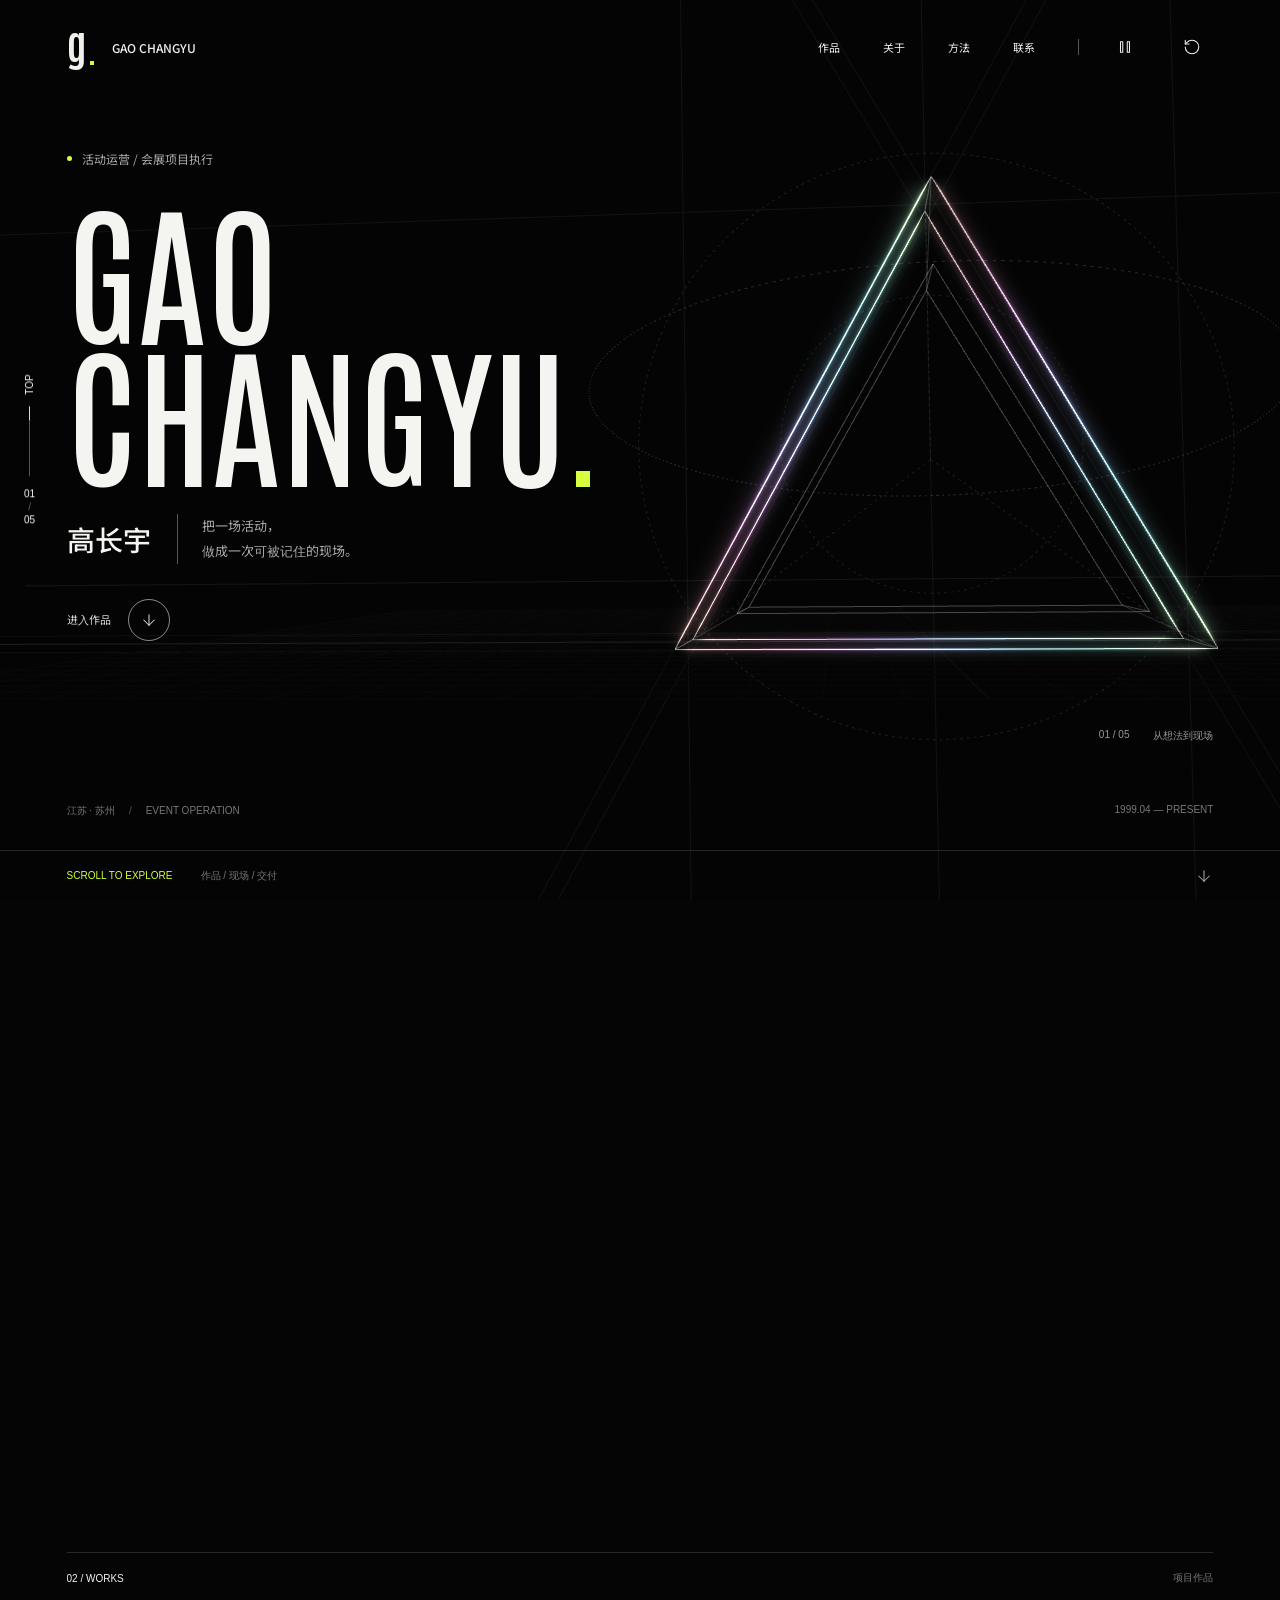
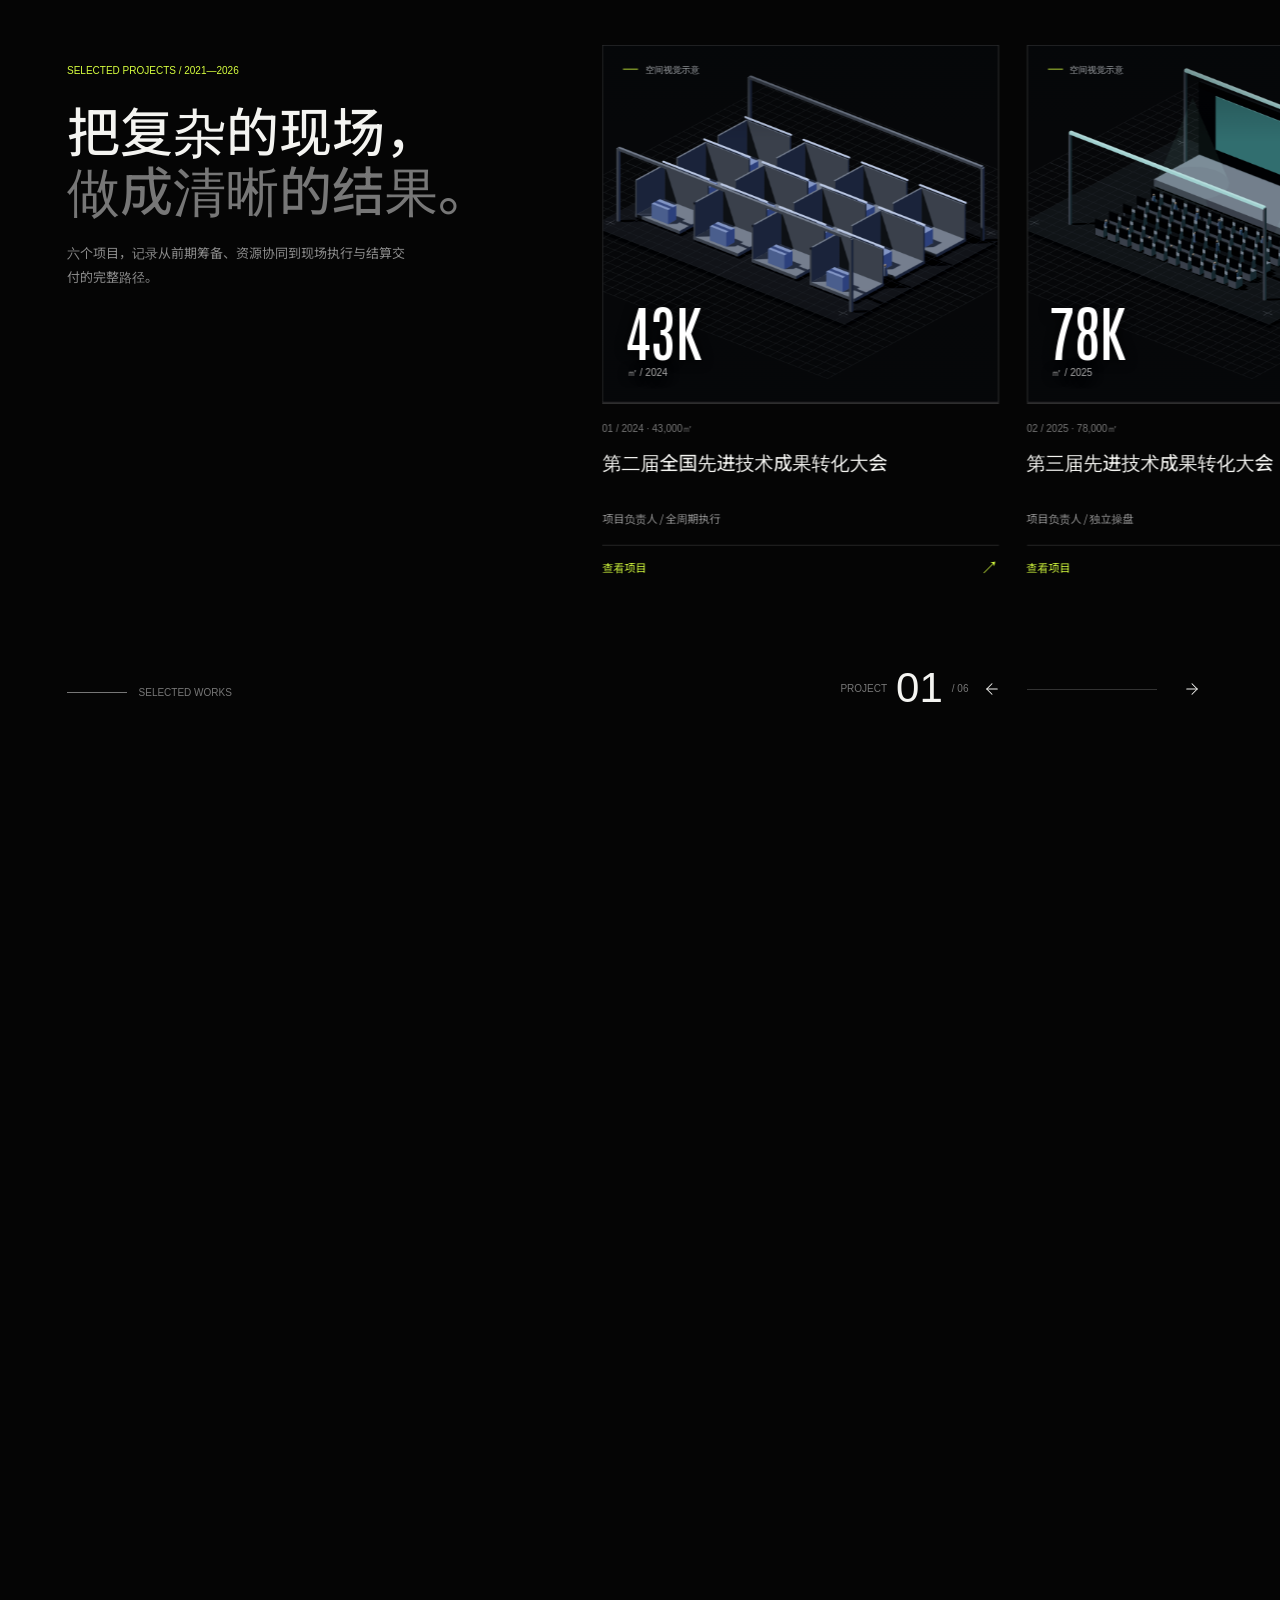
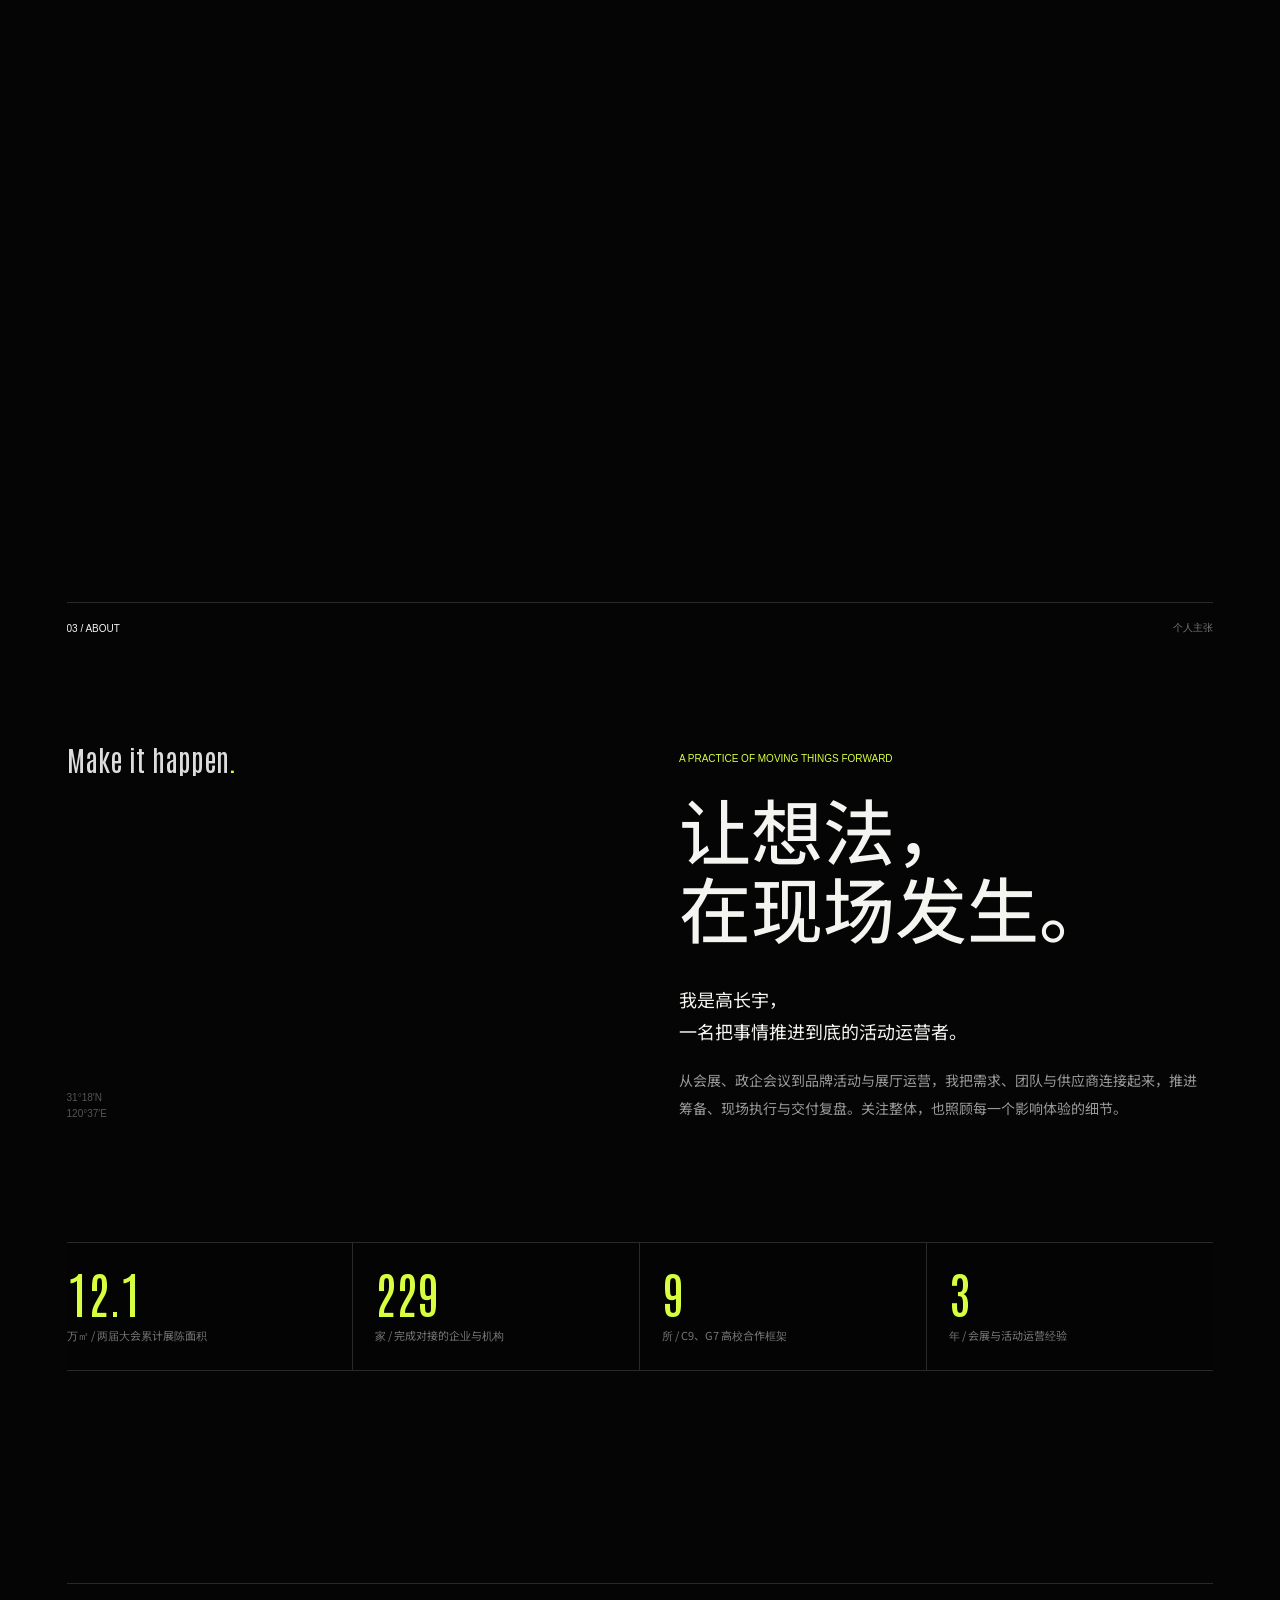
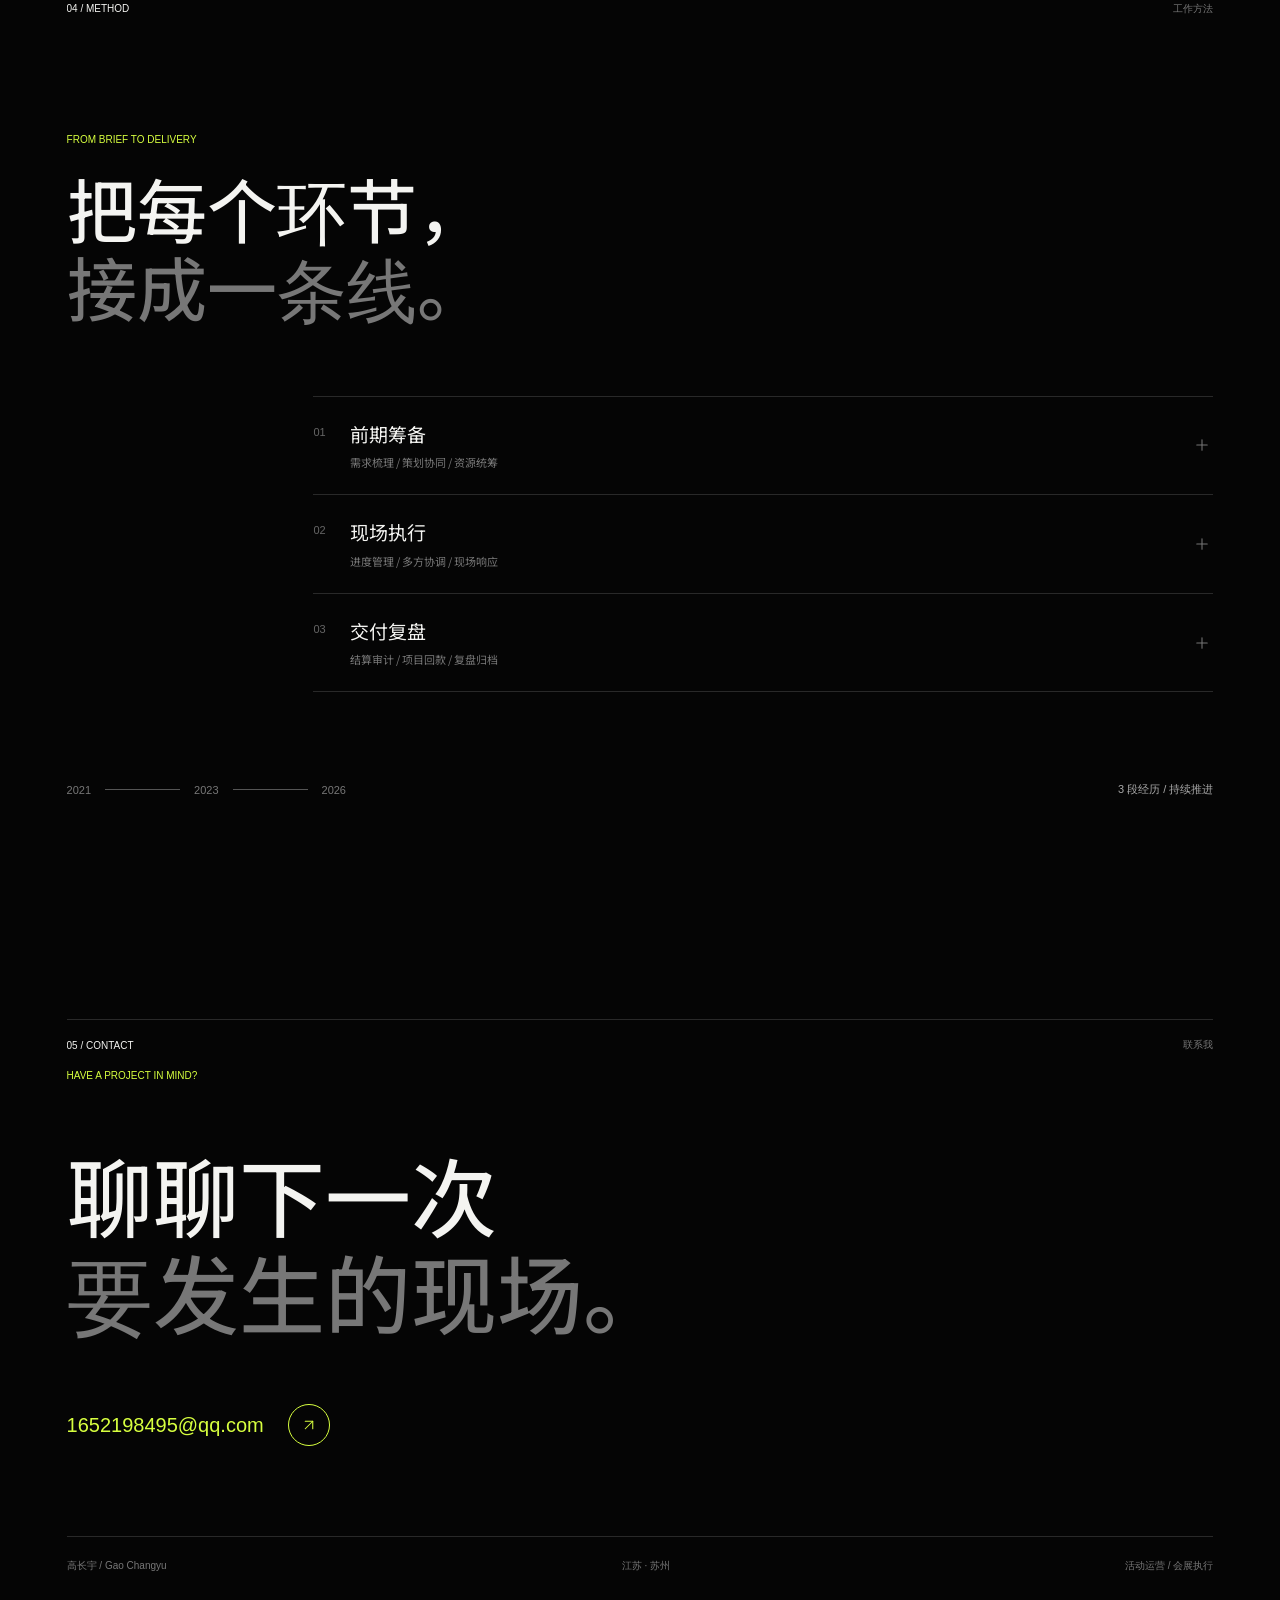
==== index.html @ a2c73bd9 "Prepare portfolio website for deployment" ====
<!doctype html>
<html lang="zh-CN">
  <head>
    <meta charset="utf-8" />
    <meta name="viewport" content="width=device-width, initial-scale=1" />
    <meta name="theme-color" content="#050505" />
    <meta name="description" content="高长宇的个人履历与项目作品。活动运营、会展执行与现场管理。" />
    <title>高长宇 Gao Changyu | Event Operation</title>
    <link rel="icon" href="./assets/favicon.svg" type="image/svg+xml" />
    <link rel="preload" href="./assets/fonts/Antonio-Variable.woff2" as="font" type="font/woff2" crossorigin />
    <link rel="preload" href="./assets/fonts/NotoSansSC-Subset.woff2" as="font" type="font/woff2" crossorigin />
    <link rel="stylesheet" href="./style.css" />
    <script>document.documentElement.classList.add('js');</script>
    <script type="importmap">{ "imports": { "three": "./assets/vendor/three.module.js" } }</script>
    <script src="./app.js" defer></script>
    <script type="module" src="./scene.js"></script>
    <noscript><style>.opening{display:none!important}.js .entrance,.js [data-reveal]{opacity:1!important;transform:none!important}.hero,.works-section{height:auto!important;min-height:0!important}.hero-stage,.works-sticky{position:relative!important;height:auto!important}.works-intro{position:relative!important;left:auto!important;top:auto!important;width:100%!important;margin:50px 0}.works-track{position:relative!important;left:auto!important;top:auto!important;transform:none!important;flex-wrap:wrap!important}.work-item{width:100%!important}.works-hint,.works-controls,.section-rail{display:none!important}</style></noscript>
  </head>
  <body>
    <a class="skip-link" href="#about">跳到个人介绍</a>

    <div class="scene" aria-hidden="true">
      <div class="scene-fallback"><svg viewBox="0 0 480 510" focusable="false"><defs><linearGradient id="fallback-spectrum" x1="0" y1="1" x2="1" y2="0"><stop offset="0" stop-color="#f0d197"/><stop offset=".48" stop-color="#8de9ed"/><stop offset="1" stop-color="#b7a7ff"/></linearGradient></defs><g class="fallback-depth"><path d="M240 48 430 416H50ZM240 157 180 364H300Z"/><path d="M240 48v109M50 416l130-52M430 416l-130-52"/></g><circle class="fallback-orbit" cx="240" cy="250" r="174"/><circle class="fallback-orbit fallback-orbit-inner" cx="240" cy="250" r="116"/><path class="fallback-halo" d="M240 35 450 443H30ZM240 185 148 374H332Z"/><path class="fallback-front" d="M240 35 450 443H30ZM240 185 148 374H332Z"/><circle class="fallback-node" cx="240" cy="35" r="5"/><circle class="fallback-node" cx="450" cy="443" r="5"/><circle class="fallback-node" cx="30" cy="443" r="5"/></svg></div>
      <canvas id="sculpture"></canvas>
    </div>

    <div class="opening" id="opening" role="dialog" aria-modal="true" aria-label="高长宇的姓名开场">
      <div class="opening-top"><span>高长宇 / PERSONAL INDEX</span><button id="skip-opening" class="text-button">跳过<span data-icon="arrow-up-right" aria-hidden="true"></span></button></div>
      <div class="opening-center">
        <p class="opening-caption">EVENT OPERATION / ONSITE MANAGEMENT</p>
        <div class="opening-name" aria-label="高长宇"><span aria-hidden="true">高</span><span aria-hidden="true">长</span><span aria-hidden="true">宇</span></div>
        <p class="opening-english" aria-hidden="true">GAO CHANGYU</p>
      </div>
      <div class="opening-bottom"><span>苏州 / 2026</span><div class="opening-track" aria-hidden="true"><span></span></div><span>SCROLL TO EXPLORE</span></div>
    </div>

    <header class="site-header" id="site-header">
      <a class="wordmark" href="#home" aria-label="高长宇，返回首页"><span class="wordmark-symbol" aria-hidden="true">g<span>.</span></span><span>GAO CHANGYU</span></a>
      <nav class="site-nav" aria-label="主导航">
        <a href="#works">作品<span class="nav-index">01</span></a>
        <a class="nav-about" href="#about">关于<span class="nav-index">02</span></a>
        <a href="#method">方法<span class="nav-index">03</span></a>
        <a class="nav-contact" href="#contact">联系<span class="nav-index">04</span></a>
        <span class="nav-separator" aria-hidden="true"></span>
        <button class="icon-button" id="toggle-motion" aria-label="暂停场景动画" aria-pressed="false" data-tooltip="暂停动画"><span data-icon="pause" aria-hidden="true"></span></button>
        <button class="icon-button" id="replay-opening" aria-label="重播开场" data-tooltip="重播开场"><span data-icon="rotate-ccw" aria-hidden="true"></span></button>
      </nav>
    </header>

    <aside class="section-rail" aria-label="章节进度">
      <span class="rail-label" data-section-label>TOP</span>
      <span class="rail-line"><span></span></span>
      <span class="rail-count"><b>01</b><i>/</i><b>05</b></span>
    </aside>

    <main id="main-content">
      <section class="hero" id="home" aria-labelledby="hero-title" data-section="TOP">
        <div class="hero-stage">
          <div class="hero-grid-mark" aria-hidden="true"><span></span><span></span><span></span><span></span></div>
          <div class="hero-copy">
            <p class="hero-topline entrance entrance-1"><span class="accent-dot" aria-hidden="true"></span>活动运营 / 会展项目执行</p>
            <h1 class="hero-name" id="hero-title" aria-label="高长宇 Gao Changyu"><span class="title-mask"><span class="entrance entrance-2">GAO</span></span><span class="title-mask"><span class="entrance entrance-3">CHANGYU<span class="name-period">.</span></span></span></h1>
            <div class="hero-identity entrance entrance-4"><span class="chinese-name">高长宇</span><p>把一场活动，<br />做成一次可被记住的现场。</p></div>
            <a class="hero-link entrance entrance-5" href="#works"><span>进入作品</span><span class="circle-arrow" data-icon="arrow-down" aria-hidden="true"></span></a>
          </div>
          <div class="hero-side-note entrance entrance-5"><span>01 / 05</span><span>从想法到现场</span></div>
          <div class="hero-meta entrance entrance-5"><span>江苏 · 苏州<span class="meta-divider" aria-hidden="true">/</span>EVENT OPERATION</span><span class="hero-edition">1999.04 — PRESENT</span></div>
          <a class="chapter-teaser" href="#works"><span>SCROLL TO EXPLORE</span><span>作品 / 现场 / 交付</span><span data-icon="arrow-down" aria-hidden="true"></span></a>
        </div>
      </section>

      <section class="works-section" id="works" aria-labelledby="works-title" data-section="WORKS">
        <div class="works-sticky">
          <div class="section-heading" data-reveal><span>02 / WORKS</span><span>项目作品</span></div>
          <div class="works-intro" data-reveal>
            <p class="section-kicker">SELECTED PROJECTS / 2021—2026</p>
            <h2 id="works-title">把复杂的现场，<br /><em>做成清晰的结果。</em></h2>
            <p class="section-note">六个项目，记录从前期筹备、资源协同到现场执行与结算交付的完整路径。</p>
          </div>
          <div class="works-status" data-reveal><span>PROJECT</span><b id="works-index">01</b><i>/ 06</i></div>
          <div class="works-track" id="works-track">
            <article class="work-item" data-work-index="01" data-reveal>
              <div class="work-visual visual-blue"><img src="./assets/projects/project-01.png" alt="展览展位空间视觉示意" width="1200" height="1000" loading="lazy" /><span class="visual-label">空间视觉示意</span><strong>43K</strong><small>㎡ / 2024</small></div>
              <div class="work-info"><p>01 / 2024 · 43,000㎡</p><h3>第二届全国先进技术成果转化大会</h3><span>项目负责人 / 全周期执行</span><details class="work-detail"><summary>查看项目</summary><p>统筹开幕式、成果对接、路演发布、展览展示与交流研讨，完成材料收集、合同签署、搭建、执行、回款、结算与审计。</p></details></div>
            </article>
            <article class="work-item" data-work-index="02" data-reveal>
              <div class="work-visual visual-cyan"><img src="./assets/projects/project-02.png" alt="大会舞台与会场视觉示意" width="1200" height="1000" loading="lazy" /><span class="visual-label">空间视觉示意</span><strong>78K</strong><small>㎡ / 2025</small></div>
              <div class="work-info"><p>02 / 2025 · 78,000㎡</p><h3>第三届先进技术成果转化大会</h3><span>项目负责人 / 独立操盘</span><details class="work-detail"><summary>查看项目</summary><p>围绕会、赛、需、研、演五大板块，完成军工集团、专精特新企业集群和高技术装备集群的对接、执行、回款与收尾。</p></details></div>
            </article>
            <article class="work-item" data-work-index="03" data-reveal>
              <div class="work-visual visual-violet"><img src="./assets/projects/project-03.png" alt="展厅空间视觉示意" width="1200" height="1000" loading="lazy" /><span class="visual-label">空间视觉示意</span><strong>0→1</strong><small>展厅 / 2023</small></div>
              <div class="work-info"><p>03 / 2023 · 0→1</p><h3>苏州市双创中心展厅筹建</h3><span>展厅负责人 / 空间运维</span><details class="work-detail"><summary>查看项目</summary><p>负责展厅从零到一的筹备落地、内容迭代、设备维护、日常接待讲解和客户参访体验优化。</p></details></div>
            </article>
            <article class="work-item" data-work-index="04" data-reveal>
              <div class="work-visual visual-lime"><img src="./assets/projects/project-04.png" alt="圆桌交流活动视觉示意" width="1200" height="1000" loading="lazy" /><span class="visual-label">空间视觉示意</span><strong>CSV</strong><small>交流 / 训练营</small></div>
              <div class="work-info"><p>04 / 2023 · 系列项目</p><h3>医疗大健康投融资交流会 & CSV 训练营</h3><span>策划执行 / 产业孵化</span><details class="work-detail"><summary>查看项目</summary><p>策划执行投融资交流会、CSV 高阶训练营、孵化器政策解读等活动，并联动大院大所与专家推进项目开发。</p></details></div>
            </article>
            <article class="work-item" data-work-index="05" data-reveal>
              <div class="work-visual visual-red"><img src="./assets/projects/project-05.png" alt="论坛会场视觉示意" width="1200" height="1000" loading="lazy" /><span class="visual-label">空间视觉示意</span><strong>CCF</strong><small>论坛 / 2023</small></div>
              <div class="work-info"><p>05 / 2023 · 论坛</p><h3>CCF YOCSEF 青年计算机论坛</h3><span>活动执行 / 专家与资源对接</span><details class="work-detail"><summary>查看项目</summary><p>完成论坛的嘉宾、议程、场地、供应商、物料与现场执行协调，保证多方协作下的活动体验。</p></details></div>
            </article>
            <article class="work-item" data-work-index="06" data-reveal>
              <div class="work-visual visual-orange"><img src="./assets/projects/project-06.png" alt="节庆活动装置视觉示意" width="1200" height="1000" loading="lazy" /><span class="visual-label">空间视觉示意</span><strong>SEASON</strong><small>2021—23</small></div>
              <div class="work-info"><p>06 / 2021—2023 · 节庆</p><h3>知行太极 · 剧场节庆活动季</h3><span>品牌活动运营 / 节点营销</span><details class="work-detail"><summary>查看项目</summary><p>围绕端午、万圣、春节等节点，结合展演与文创产品属性完成场馆活动、线上线下品牌宣传和资源库维护。</p></details></div>
            </article>
          </div>
          <div class="works-hint" aria-hidden="true"><span class="hint-line"></span><span>SELECTED WORKS</span></div>
          <div class="works-controls"><button class="icon-button" id="previous-work" aria-label="上一个项目" data-tooltip="上一个项目"><span data-icon="arrow-left" aria-hidden="true"></span></button><span class="work-progress"><span></span></span><button class="icon-button" id="next-work" aria-label="下一个项目" data-tooltip="下一个项目"><span data-icon="arrow-right" aria-hidden="true"></span></button></div>
        </div>
      </section>

      <section class="about" id="about" aria-labelledby="about-title" data-section="ABOUT">
        <div class="section-heading" data-reveal><span>03 / ABOUT</span><span>个人主张</span></div>
        <div class="about-grid">
          <div class="about-art-space" data-reveal aria-hidden="true"><p class="art-caption">Make it happen<span>.</span></p><span class="about-coordinate">31°18′N<br />120°37′E</span></div>
          <div class="about-content">
            <p class="section-kicker">A PRACTICE OF MOVING THINGS FORWARD</p>
            <h2 id="about-title" data-reveal>让想法，<br />在现场发生。</h2>
            <div class="about-introduction" data-reveal><p class="about-lede">我是高长宇，<br />一名把事情推进到底的活动运营者。</p><p class="about-text">从会展、政企会议到品牌活动与展厅运营，我把需求、团队与供应商连接起来，推进筹备、现场执行与交付复盘。关注整体，也照顾每一个影响体验的细节。</p></div>
          </div>
        </div>
        <div class="metrics" data-reveal><div><strong>12.1</strong><span>万㎡ / 两届大会累计展陈面积</span></div><div><strong>229</strong><span>家 / 完成对接的企业与机构</span></div><div><strong>9</strong><span>所 / C9、G7 高校合作框架</span></div><div><strong>3</strong><span>年 / 会展与活动运营经验</span></div></div>
      </section>

      <section class="method" id="method" aria-labelledby="method-title" data-section="METHOD">
        <div class="section-heading" data-reveal><span>04 / METHOD</span><span>工作方法</span></div>
        <div class="method-intro"><p class="section-kicker">FROM BRIEF TO DELIVERY</p><h2 id="method-title" data-reveal>把每个环节，<br /><em>接成一条线。</em></h2></div>
        <div class="capabilities">
          <details class="capability" data-reveal><summary><span class="capability-number">01</span><span class="capability-label"><span class="capability-title">前期筹备</span><span class="capability-subtitle">需求梳理 / 策划协同 / 资源统筹</span></span><span class="capability-mark" data-icon="plus" aria-hidden="true"></span></summary><p class="capability-detail">从客户目标出发，梳理需求、方向、预算与排期，把创意、空间、人员和供应商放进同一张执行地图。</p></details>
          <details class="capability" data-reveal><summary><span class="capability-number">02</span><span class="capability-label"><span class="capability-title">现场执行</span><span class="capability-subtitle">进度管理 / 多方协调 / 现场响应</span></span><span class="capability-mark" data-icon="plus" aria-hidden="true"></span></summary><p class="capability-detail">跟进搭建、物料与人员分工，协调现场执行进度，在突发状况出现时迅速判断并给出可落地的处理方案。</p></details>
          <details class="capability" data-reveal><summary><span class="capability-number">03</span><span class="capability-label"><span class="capability-title">交付复盘</span><span class="capability-subtitle">结算审计 / 项目回款 / 复盘归档</span></span><span class="capability-mark" data-icon="plus" aria-hidden="true"></span></summary><p class="capability-detail">归集项目文件，跟进回款与财务结算，对接审计，完成项目复盘与结案报告，让一次交付沉淀成下一次的 SOP。</p></details>
        </div>
        <div class="experience-line"><span>2021</span><i></i><span>2023</span><i></i><span>2026</span><b>3 段经历 / 持续推进</b></div>
      </section>

      <section class="contact" id="contact" aria-labelledby="contact-title" data-section="CONTACT">
        <div class="contact-inner"><div class="section-heading" data-reveal><span>05 / CONTACT</span><span>联系我</span></div><p class="section-kicker" data-reveal>HAVE A PROJECT IN MIND?</p><h2 id="contact-title" data-reveal>聊聊下一次<br /><em>要发生的现场。</em></h2><a class="contact-email" data-reveal href="mailto:1652198495@qq.com"><span>1652198495@qq.com</span><span class="circle-arrow" data-icon="arrow-up-right" aria-hidden="true"></span></a><div class="contact-meta" data-reveal><span>高长宇 / Gao Changyu</span><span>江苏 · 苏州</span><span>活动运营 / 会展执行</span></div></div>
      </section>
    </main>
    <dialog class="project-dialog" id="project-dialog" aria-labelledby="project-title">
      <div class="project-topbar"><span id="project-position">01 / 06</span><span>PROJECT / 高长宇</span><button class="icon-button" id="close-project" aria-label="关闭项目详情" data-tooltip="关闭"><span data-icon="x" aria-hidden="true"></span></button></div>
      <div class="project-layout"><div id="project-art" aria-hidden="true"></div><div class="project-copy"><p id="project-meta"></p><h2 id="project-title"></h2><p class="project-role" id="project-role"></p><div class="project-divider"></div><p class="project-description" id="project-description"></p></div></div>
      <div class="project-footer"><button id="project-previous" class="project-step"><span data-icon="arrow-left" aria-hidden="true"></span><span>上一个项目</span></button><button id="project-next" class="project-step"><span>下一个项目</span><span data-icon="arrow-right" aria-hidden="true"></span></button></div>
    </dialog>
    <div class="page-progress" aria-hidden="true"><span id="page-progress"></span></div>
    <p class="visually-hidden" id="animation-status" aria-live="polite"></p>
  </body>
</html>
---- style.css ----
@font-face{font-family:"GC Sans";src:url("./assets/fonts/NotoSansSC-Subset.woff2") format("woff2");font-weight:100 900;font-display:swap}
@font-face{font-family:"GC Display";src:url("./assets/fonts/Antonio-Variable.woff2") format("woff2");font-weight:100 700;font-display:swap}
:root{color-scheme:dark;--bg:#050505;--ink:#f4f4f1;--muted:#8c8c8c;--line:#292929;--soft:#111;--accent:#d7ff3f;--violet:#7d71ff;--cyan:#64e2ff;--gutter:max(5.2vw,28px);font-family:"GC Sans","PingFang SC","Microsoft YaHei",sans-serif;font-synthesis:none;color:var(--ink);background:var(--bg);-webkit-font-smoothing:antialiased}
*{box-sizing:border-box;letter-spacing:0}
html{scroll-behavior:smooth;scroll-padding-top:96px;background:var(--bg)}
body{margin:0;background:var(--bg);overflow-x:hidden}
body.intro-active{overflow:hidden}
button,a,summary{-webkit-tap-highlight-color:transparent;touch-action:manipulation}
button,a{color:inherit}button{font:inherit;cursor:pointer;border:0;background:none}a{text-decoration:none}
button:focus-visible,a:focus-visible,summary:focus-visible{outline:1px solid var(--accent);outline-offset:7px}
h1,h2,h3,p{margin:0}h1,h2,h3{text-wrap:balance}
::selection{background:var(--accent);color:#050505}
.visually-hidden{position:absolute;width:1px;height:1px;overflow:hidden;clip-path:inset(50%);white-space:nowrap}
.skip-link{position:fixed;top:12px;left:12px;padding:14px 20px;background:var(--accent);color:#050505;z-index:100;transform:translateY(-150%)}.skip-link:focus{transform:none}
[data-icon]{display:inline-flex;align-items:center;justify-content:center;flex:none}[data-icon] svg{width:18px;height:18px;stroke-width:1.4}
.scene{position:fixed;inset:0;overflow:hidden;z-index:1;pointer-events:none;background:#050505}.scene canvas{display:block;width:100%;height:100%;opacity:0;transition:opacity .8s ease}.webgl-ready .scene canvas{opacity:1}
main{position:relative;z-index:2}
.scene-fallback{position:absolute;width:min(48vw,650px);aspect-ratio:480/510;left:68%;top:48%;transform:translate(-50%,-50%);color:#d8e6ff;opacity:.7}.scene-fallback svg{width:100%;height:100%;display:block;filter:drop-shadow(0 0 20px #536cff44)}.webgl-ready .scene-fallback{display:none}
.site-header{position:fixed;inset:0 0 auto;height:94px;display:flex;align-items:center;justify-content:space-between;padding:env(safe-area-inset-top) var(--gutter) 0;z-index:20;color:var(--ink);mix-blend-mode:difference}
.wordmark{display:flex;align-items:center;gap:14px;font-size:12px;font-weight:500;letter-spacing:.04em}.wordmark-symbol{font:600 43px/1 "GC Display",sans-serif;padding-bottom:8px}.wordmark-symbol>span{color:var(--accent)}
.site-nav{display:flex;align-items:center;gap:25px;font-size:11px}.site-nav>a{display:flex;align-items:center;gap:7px;min-height:44px;transition:color .2s}.site-nav>a:hover{color:var(--accent)}.nav-index{font:10px Arial,sans-serif;color:#777;opacity:0}.site-nav>a:hover .nav-index{opacity:1}.nav-separator{width:1px;height:16px;background:currentColor;opacity:.35}.icon-button{width:42px;height:42px;display:inline-flex;align-items:center;justify-content:center;position:relative}.icon-button:hover{color:var(--accent)}.icon-button::after{content:attr(data-tooltip);position:absolute;top:calc(100% + 5px);right:0;width:max-content;padding:7px 10px;border:1px solid #555;background:#070707;color:#fff;font-size:10px;opacity:0;pointer-events:none;transition:opacity .2s}.icon-button:hover::after,.icon-button:focus-visible::after{opacity:1}
.section-rail{position:fixed;left:var(--gutter);top:50%;z-index:12;display:flex;flex-direction:column;align-items:center;gap:12px;transform:translateY(-50%);mix-blend-mode:difference;color:#fff;font:10px Arial,sans-serif}.rail-label{writing-mode:vertical-rl;transform:rotate(180deg);font-size:10px;letter-spacing:.12em}.rail-line{width:1px;height:70px;background:#ffffff55;position:relative}.rail-line span{position:absolute;top:0;left:0;width:1px;height:0;background:var(--accent);transition:height .25s}.rail-count{display:flex;flex-direction:column;gap:2px;align-items:center;color:#888}.rail-count b{font-weight:400;color:#fff}.rail-count i{font-style:normal;color:#666}
.hero{height:160svh;min-height:1050px;position:relative;background:transparent}.hero-stage{position:sticky;z-index:2;top:0;height:100svh;min-height:680px;padding:150px var(--gutter) 120px}.hero-copy{position:relative;z-index:2;width:58%;max-width:780px;will-change:transform,opacity}.hero-topline{display:flex;align-items:center;gap:10px;font-size:12px;color:#aaa}.accent-dot{display:inline-block;width:5px;height:5px;border-radius:50%;background:var(--accent);flex:none}.hero-name{font:550 154px/.92 "GC Display",sans-serif;margin:29px 0 35px;letter-spacing:.01em}.title-mask{display:block;overflow:hidden;padding-bottom:.11em;margin-bottom:-.11em}.title-mask>span{display:inline-block;white-space:nowrap}.name-period{color:var(--accent)}.hero-identity{display:flex;align-items:center;gap:26px}.chinese-name{font-size:28px;font-weight:500;flex:none}.hero-identity p{font-size:13px;line-height:1.9;color:#aaa;padding-left:24px;border-left:1px solid #ffffff55}.hero-link{display:inline-flex;align-items:center;gap:17px;margin-top:34px;min-height:44px;font-size:11px;color:#d5d5d5}.circle-arrow{border:1px solid #ffffff88;border-radius:50%;width:42px;height:42px;transition:background .25s,color .25s,transform .25s}a:hover .circle-arrow{color:#050505;background:var(--accent);border-color:var(--accent);transform:rotate(-15deg)}.hero-side-note{position:absolute;right:var(--gutter);bottom:157px;display:flex;gap:24px;font:10px Arial,sans-serif;color:#999}.hero-meta{position:absolute;inset:auto var(--gutter) 82px;display:flex;justify-content:space-between;gap:16px;color:#777;font:10px Arial,sans-serif}.meta-divider{margin:0 14px;color:#555}.hero-edition{color:#777}.chapter-teaser{position:absolute;inset:auto 0 0;z-index:3;padding:0 var(--gutter);height:50px;display:flex;align-items:center;gap:28px;border-top:1px solid #ffffff22;color:#a7a7a7;font:10px Arial,sans-serif}.chapter-teaser>span:first-child{color:var(--accent)}.chapter-teaser>span:nth-child(2){color:#777}.chapter-teaser>span:last-child{margin-left:auto}.chapter-teaser[hidden]{display:none}
.hero-grid-mark{position:absolute;right:8%;bottom:22%;width:140px;height:140px;opacity:.6}.hero-grid-mark span{position:absolute;width:22px;height:22px;border:1px solid #ffffff55}.hero-grid-mark span:nth-child(1){left:0;top:0;border-right:0;border-bottom:0}.hero-grid-mark span:nth-child(2){right:0;top:0;border-left:0;border-bottom:0}.hero-grid-mark span:nth-child(3){left:0;bottom:0;border-right:0;border-top:0}.hero-grid-mark span:nth-child(4){right:0;bottom:0;border-left:0;border-top:0}
.works-section{position:relative;height:430vh;background:transparent}.works-sticky{position:sticky;top:0;height:100svh;min-height:680px;overflow:hidden;padding:112px var(--gutter) 90px}.section-heading{display:flex;justify-content:space-between;align-items:center;border-top:1px solid var(--line);padding:18px 0;color:#777;font:10px Arial,sans-serif;letter-spacing:.08em}.section-heading span:first-child{color:var(--ink)}.works-intro{position:absolute;left:var(--gutter);top:25%;z-index:2;width:min(450px,38vw)}.section-kicker{font:10px Arial,sans-serif;color:var(--accent);letter-spacing:.08em}.works-intro h2,.method h2,.contact h2{font-size:53px;line-height:1.12;font-weight:450;margin-top:24px}.works-intro h2 em,.method h2 em,.contact h2 em{font-style:normal;color:#777}.section-note{margin-top:22px;color:#8b8b8b;font-size:13px;line-height:1.9;max-width:340px}.works-status{position:absolute;right:var(--gutter);top:25%;display:flex;align-items:baseline;gap:9px;font:10px Arial,sans-serif;color:#777}.works-status b{font-size:42px;font-weight:400;color:var(--ink)}.works-status i{font-style:normal}.works-track{position:absolute;left:47%;top:50%;display:flex;align-items:flex-start;gap:28px;transform:translate3d(0,-50%,0);will-change:transform}.work-item{width:min(31vw,430px);flex:none}.work-visual{height:min(34vw,430px);min-height:260px;position:relative;overflow:hidden;border:1px solid #ffffff30;background:#0d1117}.visual-grid{position:absolute;inset:0;background-image:linear-gradient(#ffffff18 1px,transparent 1px),linear-gradient(90deg,#ffffff18 1px,transparent 1px);background-size:30px 30px;transform:perspective(500px) rotateX(58deg) scale(1.25);transform-origin:center bottom;opacity:.6}.visual-orbit{position:absolute;width:65%;aspect-ratio:1;left:18%;top:17%;border:1px solid #ffffff66;border-radius:50%;box-shadow:0 0 0 28px #ffffff0d,0 0 0 64px #ffffff08}.visual-orbit::after{content:"";position:absolute;inset:18%;border:1px solid #ffffff55;border-radius:50%;transform:rotate(40deg) skew(-10deg)}.work-visual strong{position:absolute;left:22px;bottom:42px;font:400 clamp(30px,4vw,64px)/1 "GC Display",sans-serif;color:#fff}.work-visual small{position:absolute;left:24px;bottom:22px;font:10px Arial,sans-serif;color:#aaa}.visual-blue{background:radial-gradient(circle at 45% 45%,#223b78,#0b101b 60%)}.visual-cyan{background:radial-gradient(circle at 60% 35%,#124958,#071014 60%)}.visual-violet{background:radial-gradient(circle at 40% 55%,#352b6b,#0b0816 60%)}.visual-lime{background:radial-gradient(circle at 55% 45%,#3a4d19,#0d1007 60%)}.visual-red{background:radial-gradient(circle at 45% 40%,#5e1e2b,#13090c 60%)}.visual-orange{background:radial-gradient(circle at 50% 40%,#574019,#100d07 60%)}.work-info{padding:18px 0 0;border-top:1px solid #ffffff38}.work-info>p{color:#777;font:10px Arial,sans-serif}.work-info h3{margin-top:13px;font-size:20px;line-height:1.35;font-weight:450}.work-info>span{display:block;margin-top:9px;color:#999;font-size:11px}.work-detail{margin-top:18px;border-top:1px solid #ffffff22}.work-detail summary{list-style:none;padding:11px 0;color:var(--accent);font:10px Arial,sans-serif;cursor:pointer}.work-detail summary::-webkit-details-marker{display:none}.work-detail summary::after{content:"+";float:right;font-size:16px;line-height:10px}.work-detail[open] summary::after{content:"−"}.work-detail p{color:#999;font-size:12px;line-height:1.8;padding:0 0 13px}.works-hint{position:absolute;bottom:42px;left:var(--gutter);display:flex;align-items:center;gap:12px;color:#777;font:10px Arial,sans-serif}.hint-line{width:60px;height:1px;background:#777}.works-hint [data-icon]{color:var(--accent)}
.about{position:relative;min-height:100svh;background:#080808;color:var(--ink);padding:92px var(--gutter) 120px}.about::before{content:"";position:absolute;inset:0;background:radial-gradient(circle at 24% 48%,#20204a66,transparent 35%);pointer-events:none}.about-heading,.about-content,.about-art-space,.metrics{position:relative;z-index:2}.about-grid{display:grid;grid-template-columns:minmax(0,1fr) minmax(0,1.05fr);gap:9%;padding:88px 0 100px}.about-art-space{min-height:390px}.art-caption{font:400 28px/1.3 "GC Display",sans-serif;color:#ddd}.art-caption span{color:var(--accent)}.about-coordinate{position:absolute;bottom:20px;left:0;color:#555;font:10px/1.6 Arial,sans-serif}.about-content{max-width:610px}.about h2{font-size:72px;line-height:1.08;font-weight:450;margin-top:26px}.about-introduction{margin-top:37px}.about-lede{font-size:18px;line-height:1.8}.about-text{margin-top:19px;color:#999;font-size:14px;line-height:2;max-width:520px}.metrics{display:grid;grid-template-columns:repeat(4,1fr);border-top:1px solid var(--line);border-bottom:1px solid var(--line)}.metrics>div{padding:24px 22px 25px 0;border-right:1px solid var(--line)}.metrics>div+div{padding-left:22px}.metrics>div:last-child{border-right:0}.metrics strong{display:block;font:400 50px/1 "GC Display",sans-serif;color:var(--accent)}.metrics span{display:block;margin-top:10px;color:#777;font-size:11px;line-height:1.6}
.method{min-height:100svh;padding:92px var(--gutter) 130px;background:#050505}.method-intro{margin:100px 0 70px;max-width:650px}.method h2{font-size:70px}.capabilities{border-top:1px solid var(--line);max-width:900px;margin-left:auto}.capability{border-bottom:1px solid var(--line)}.capability summary{display:flex;align-items:center;gap:24px;padding:24px 0;list-style:none;cursor:pointer}.capability summary::-webkit-details-marker{display:none}.capability-number{font:11px Arial,sans-serif;color:#666;align-self:flex-start;padding-top:5px}.capability-label{display:block;min-width:0}.capability-title{display:block;font-size:19px;line-height:1.4}.capability-subtitle{display:block;font-size:11px;color:#777;margin-top:7px}.capability-mark{margin-left:auto;color:#777;width:22px;height:22px;transition:transform .25s,color .25s}.capability:hover .capability-mark,.capability[open] .capability-mark{color:var(--accent)}.capability[open] .capability-mark{transform:rotate(45deg)}.capability-detail{color:#999;font-size:13px;line-height:1.9;margin:0 45px 24px;max-width:550px}.experience-line{display:flex;align-items:center;gap:14px;margin:90px 0 0;color:#777;font:11px Arial,sans-serif}.experience-line i{display:block;width:75px;height:1px;background:#555}.experience-line b{margin-left:auto;color:#aaa;font-weight:400}
.contact{min-height:90svh;padding:92px var(--gutter) 45px;background:#0a0a0a}.contact-inner{max-width:900px;margin:0 auto}.contact h2{font-size:86px;margin-top:65px}.contact-email{display:inline-flex;align-items:center;gap:24px;margin-top:65px;color:var(--accent);font:20px Arial,sans-serif}.contact-email .circle-arrow{border-color:var(--accent)}.contact-meta{display:flex;justify-content:space-between;gap:20px;border-top:1px solid var(--line);margin-top:100px;padding-top:22px;color:#777;font:10px Arial,sans-serif}.page-progress{position:fixed;left:0;right:0;top:0;z-index:30;height:2px;pointer-events:none}.page-progress span{display:block;height:100%;width:100%;background:var(--accent);transform:scaleX(0);transform-origin:left}
.opening{position:fixed;inset:0;z-index:50;display:flex;flex-direction:column;justify-content:space-between;background:#050505;color:var(--ink);padding:max(32px,env(safe-area-inset-top)) var(--gutter) max(32px,env(safe-area-inset-bottom));transition:transform 1s cubic-bezier(.76,0,.24,1)}.opening[hidden]{display:none}.opening-top,.opening-bottom{display:flex;align-items:center;justify-content:space-between;gap:24px;font:10px Arial,sans-serif;color:#777}.opening-top>span{color:#eee}.text-button{display:inline-flex;align-items:center;gap:14px;padding:10px 0 10px 12px;font-size:11px;min-height:44px;color:#aaa}.text-button:hover{color:var(--accent)}.opening-center{text-align:center;perspective:1000px;padding:20px 0}.opening-caption{font:10px Arial,sans-serif;color:#777;opacity:0}.opening-name{display:flex;justify-content:center;font-size:196px;line-height:1.6;font-weight:500}.opening-name span{opacity:0;display:inline-block;transform-origin:center bottom;transform:translate3d(0,60%,0) rotateX(-65deg)}.opening-english{font:400 18px/1.5 "GC Display",sans-serif;color:#888;opacity:0}.opening-track{width:130px;height:1px;background:#292929;overflow:hidden}.opening-track>span{display:block;height:100%;width:100%;background:var(--accent);transform:translateX(-100%)}.opening.is-playing .opening-name span{animation:name-pop 1s cubic-bezier(.16,1,.3,1) forwards}.opening.is-playing .opening-name span:nth-child(1){animation-delay:.1s}.opening.is-playing .opening-name span:nth-child(2){animation-delay:.24s}.opening.is-playing .opening-name span:nth-child(3){animation-delay:.38s}.opening.is-playing .opening-caption{animation:enter .8s .1s both}.opening.is-playing .opening-english{animation:enter 1s .65s both}.opening.is-playing .opening-track>span{animation:opening-progress 2.05s ease-in-out forwards}.opening.is-leaving{transform:translate3d(0,-102%,0);pointer-events:none}.opening.is-leaving .opening-center{transform:translateY(-60px);transition:transform 1s cubic-bezier(.76,0,.24,1)}
.js .entrance{opacity:0;transform:translate3d(0,24px,0)}.js .title-mask .entrance{transform:translate3d(0,110%,0)}.is-revealed .entrance{animation:enter 1.1s cubic-bezier(.16,1,.3,1) forwards}.is-revealed .entrance-1{animation-delay:.25s}.is-revealed .entrance-2{animation-delay:.25s}.is-revealed .entrance-3{animation-delay:.38s}.is-revealed .entrance-4{animation-delay:.55s}.is-revealed .entrance-5{animation-delay:.7s}.js [data-reveal]{opacity:0;transform:translateY(20px);transition:opacity .8s,transform .8s cubic-bezier(.16,1,.3,1)}.js [data-reveal].is-visible{opacity:1;transform:none}
@keyframes enter{to{opacity:1;transform:translate3d(0,0,0)}}@keyframes name-pop{from{opacity:0;transform:translate3d(0,60%,0) rotateX(-65deg)}to{opacity:1;transform:translate3d(0,0,0) rotateX(0)}}@keyframes opening-progress{to{transform:translateX(0)}}
@media (min-width:1600px){.hero-name{font-size:190px}.hero-stage{padding-top:180px}.works-intro h2{font-size:62px}.about h2{font-size:86px}}
@media (max-height:800px) and (min-width:1001px){.hero-stage{padding-top:120px}.hero-name{font-size:132px;margin-top:20px;margin-bottom:24px}.works-intro{top:20%}.works-intro h2{font-size:45px}.work-visual{height:270px}.about-grid{padding-top:55px;padding-bottom:55px}}
@media (max-width:760px){:root{--gutter:20px}.site-header{height:76px}.wordmark{gap:10px;font-size:10px}.wordmark-symbol{font-size:36px}.site-nav{gap:8px;font-size:10px}.site-nav>a:nth-child(1),.site-nav>a:nth-child(3),.nav-about,.nav-separator{display:none}.nav-contact{display:flex!important}.nav-index{display:none}.section-rail{left:10px}.hero{height:150svh;min-height:940px}.hero-stage{min-height:700px;padding:112px var(--gutter) 100px}.hero-copy{width:100%}.hero-name{font-size:92px;margin:22px 0 27px}.hero-identity{gap:17px}.chinese-name{font-size:25px}.hero-identity p{font-size:11px;padding-left:16px}.hero-link{margin-top:24px}.hero-side-note{display:none}.hero-meta{bottom:68px;font-size:9px}.hero-edition{display:none}.chapter-teaser{height:45px;font-size:9px;gap:14px}.hero-grid-mark{width:95px;height:95px;right:8%;bottom:22%}.works-section{height:390vh}.works-sticky{padding:94px var(--gutter) 80px;min-height:700px}.works-intro{left:var(--gutter);top:19%;width:76vw}.works-intro h2{font-size:39px;margin-top:17px}.section-note{font-size:11px;line-height:1.8;margin-top:15px}.works-status{top:19%;right:var(--gutter)}.works-status b{font-size:30px}.works-track{left:var(--gutter);top:63%;gap:16px}.work-item{width:77vw}.work-visual{height:46vw;min-height:230px}.work-info h3{font-size:17px}.works-hint{bottom:28px;font-size:9px}.about{padding:78px var(--gutter) 85px}.about-grid{display:flex;flex-direction:column;padding:58px 0 50px;gap:35px}.about-art-space{min-height:130px}.art-caption{font-size:23px}.about-coordinate{right:0;left:auto;bottom:0}.about h2{font-size:49px;margin-top:18px}.about-lede{font-size:16px}.about-text{font-size:13px;line-height:1.95}.metrics{grid-template-columns:repeat(2,1fr)}.metrics>div{padding:20px 13px 20px 0;border-bottom:1px solid var(--line)}.metrics>div:nth-child(2){padding-left:13px;border-right:0}.metrics>div:nth-child(3){border-bottom:0}.metrics>div:nth-child(4){padding-left:13px;border-right:0;border-bottom:0}.metrics strong{font-size:42px}.metrics span{font-size:10px}.method{padding:78px var(--gutter) 90px}.method-intro{margin:60px 0 46px}.method h2{font-size:49px}.capability summary{padding:21px 0;gap:16px}.capability-title{font-size:16px}.capability-subtitle{font-size:10px}.capability-detail{margin:0 30px 21px;font-size:12px}.experience-line{margin-top:62px;gap:8px;font-size:9px}.experience-line i{width:28px}.experience-line b{font-size:9px}.contact{min-height:80svh;padding:78px var(--gutter) 30px}.contact h2{font-size:54px;margin-top:54px}.contact-email{font-size:14px;margin-top:47px;gap:12px}.contact-email .circle-arrow{width:38px;height:38px}.contact-meta{margin-top:70px;display:grid;grid-template-columns:1fr 1fr;gap:13px;font-size:9px}.contact-meta span:last-child{grid-column:1/-1}.opening{padding-top:20px}.opening-name{font-size:100px}.opening-caption{font-size:9px}.opening-bottom{font-size:8px}.opening-track{width:55px}}
@media (max-width:370px){.hero-name{font-size:82px}.about h2,.method h2{font-size:42px}.contact h2{font-size:48px}.opening-name{font-size:86px}}
@media (prefers-reduced-motion:reduce){html{scroll-behavior:auto}*,*::before,*::after{animation-duration:.001ms!important;animation-delay:0ms!important;transition-duration:.001ms!important}.js .entrance,.js [data-reveal]{opacity:1;transform:none}.hero,.works-section{height:auto;min-height:0}.hero-stage,.works-sticky{position:relative;height:auto;min-height:700px}.works-track{position:relative;left:auto;top:auto;transform:none!important;flex-wrap:wrap;margin-top:260px}.works-section{padding-bottom:70px}.work-item{width:100%}.works-hint{display:none}}

/* One continuous stage connects the five chapters. */
.about,.method,.contact{background:transparent}
.about::before{display:none}
.section-rail{left:24px;pointer-events:none}
.hero-grid-mark{display:none}
.wordmark,.rail-label,.hero-name,.section-heading,.section-kicker{letter-spacing:0}
.hero-stage{min-height:640px}
.hero-name{font-weight:500}
.works-intro{will-change:transform,opacity}
.works-status{top:auto;bottom:30px;right:calc(var(--gutter) + 245px);height:44px;align-items:center}
.works-track{top:53%}
.work-visual{height:min(28vw,365px)}
.work-visual strong{font-size:60px}
.work-visual{background:#0b0c0e;border-color:#ffffff26}
.work-visual img{width:100%;height:100%;object-fit:cover;display:block;filter:saturate(.88) contrast(1.04);transition:transform .7s cubic-bezier(.2,.65,.3,1)}
.work-item:hover .work-visual img{transform:scale(1.035)}
.work-visual::after{content:"";position:absolute;inset:0;pointer-events:none;background:linear-gradient(180deg,#05070a66,transparent 27%,transparent 68%,#05070a44)}
.visual-label,.work-visual strong,.work-visual small{z-index:1}
.work-visual strong,.work-visual small{text-shadow:0 1px 12px #000}
.visual-label{position:absolute;top:17px;left:20px;color:#a0a4a8;font-size:9px;line-height:1.5}
.visual-label::before{content:"";display:inline-block;width:15px;height:1px;margin:0 7px 3px 0;background:var(--accent);opacity:.8}
.work-info h3{font-size:19px;min-height:2.7em}
.work-detail summary{display:flex;align-items:center;justify-content:space-between;min-height:44px;font-family:inherit;font-size:11px}
.work-detail summary:hover{color:#fff}
.work-detail summary::after{font-family:Arial,sans-serif}
.has-project-dialog .work-detail summary::after{content:"↗";font-size:18px}
.works-controls{position:absolute;bottom:30px;right:var(--gutter);display:flex;align-items:center;gap:14px}
.work-progress{width:130px;height:1px;background:#333;overflow:hidden}
.work-progress>span{display:block;width:100%;height:100%;background:var(--accent);transform:scaleX(0);transform-origin:left}
.icon-button:disabled{opacity:.25;cursor:default}
.about-content{padding:12px 0 20px}
.metrics{background:#050505d9}
.method-intro{max-width:70%}
.contact-inner{max-width:none}
.contact h2{max-width:950px}
.contact-meta{margin-top:90px}
.project-open{overflow:hidden}
.project-dialog{width:calc(100% - 80px);max-width:1380px;max-height:calc(100svh - 80px);margin:auto;padding:0 40px;border:1px solid #414141;background:#090909;color:var(--ink);overscroll-behavior:contain;overflow:auto}
.project-dialog::backdrop{background:#000c;backdrop-filter:blur(12px)}
.project-dialog[open]{animation:project-in .4s cubic-bezier(.16,1,.3,1) both}
.project-topbar{height:80px;display:flex;align-items:center;justify-content:space-between;gap:20px;border-bottom:1px solid var(--line);font-size:10px;color:#aaa}
.project-topbar>span:first-child{color:var(--accent);font-variant-numeric:tabular-nums}
.project-layout{display:grid;grid-template-columns:1.1fr 1fr;gap:60px;align-items:center;padding:40px 0}
#project-art .work-visual{height:auto;min-height:0;aspect-ratio:1.1}
.project-copy{min-width:0}
#project-meta{color:#888;font-size:11px;line-height:1.7}
#project-title{font-size:34px;font-weight:450;line-height:1.4;margin:22px 0}
.project-role{font-size:13px;color:var(--accent);line-height:1.7}
.project-divider{height:1px;background:var(--line);margin:28px 0}
.project-description{font-size:14px;line-height:2;color:#b0b0b0}
.project-footer{display:flex;justify-content:space-between;gap:20px;border-top:1px solid var(--line);padding:18px 0}
.project-step{display:flex;gap:20px;align-items:center;min-height:44px;font-size:11px;color:#aaa}
.project-step:hover{color:var(--accent)}
@keyframes project-in{from{opacity:0;transform:translateY(28px)}to{opacity:1;transform:translateY(0)}}
/* Chapter changes use a short, staggered choreography so each page feels like a new scene. */
[data-section]{isolation:isolate}
.section-heading{position:relative;overflow:hidden}
.section-heading::after{content:"";position:absolute;left:0;top:-1px;width:clamp(90px,12vw,190px);height:1px;background:var(--accent);transform:scaleX(0);transform-origin:left;opacity:0}
[data-section].is-current .section-heading::after{animation:chapter-rule .9s cubic-bezier(.16,1,.3,1) both}
[data-section].is-current .section-heading span{animation:chapter-label .72s cubic-bezier(.16,1,.3,1) both}
[data-section].is-current .section-heading span:nth-child(2){animation-delay:.1s}
[data-section].is-current .section-kicker{animation:chapter-rise .8s .16s cubic-bezier(.16,1,.3,1) both}
[data-section].is-current .works-intro h2,
[data-section].is-current .method-intro h2,
[data-section].is-current .contact h2,
[data-section].is-current .about-content{animation:chapter-rise .9s .24s cubic-bezier(.16,1,.3,1) both}
.works-section.is-current .work-item.is-visible{animation:card-arrive .9s cubic-bezier(.16,1,.3,1) both}
.works-section.is-current .work-item:nth-child(2).is-visible{animation-delay:.08s}
.works-section.is-current .work-item:nth-child(3).is-visible{animation-delay:.16s}
.works-section.is-current .work-item:nth-child(4).is-visible{animation-delay:.24s}
.works-section.is-current .work-item:nth-child(5).is-visible{animation-delay:.32s}
.works-section.is-current .work-item:nth-child(6).is-visible{animation-delay:.4s}
.about.is-current .about-art-space{animation:orbit-arrive 1.1s .12s cubic-bezier(.16,1,.3,1) both}
.about.is-current .metrics{animation:metrics-arrive .9s .38s cubic-bezier(.16,1,.3,1) both}
.method.is-current .capability.is-visible{animation:list-arrive .8s cubic-bezier(.16,1,.3,1) both}
.method.is-current .capability:nth-child(2).is-visible{animation-delay:.1s}
.method.is-current .capability:nth-child(3).is-visible{animation-delay:.2s}
.method.is-current .experience-line{animation:chapter-rise .8s .5s cubic-bezier(.16,1,.3,1) both}
.contact.is-current .contact-email{animation:contact-arrive .9s .36s cubic-bezier(.16,1,.3,1) both}
.contact.is-current .contact-meta{animation:chapter-rise .8s .5s cubic-bezier(.16,1,.3,1) both}
@keyframes chapter-rule{0%{opacity:0;transform:scaleX(0)}15%{opacity:1}100%{opacity:.8;transform:scaleX(1)}}
@keyframes chapter-label{0%{opacity:0;transform:translateY(12px)}100%{opacity:1;transform:none}}
@keyframes chapter-rise{0%{opacity:0;transform:translate3d(0,22px,0)}100%{opacity:1;transform:none}}
@keyframes card-arrive{0%{opacity:.2;transform:translate3d(42px,16px,0) scale(.97)}100%{opacity:1;transform:none}}
@keyframes orbit-arrive{0%{opacity:0;transform:translate3d(-28px,0,0) rotate(-4deg)}100%{opacity:1;transform:none}}
@keyframes metrics-arrive{0%{opacity:0;transform:translateY(26px)}100%{opacity:1;transform:none}}
@keyframes list-arrive{0%{opacity:.2;transform:translate3d(24px,0,0)}100%{opacity:1;transform:none}}
@keyframes contact-arrive{0%{opacity:0;transform:translate3d(0,18px,0) scale(.98)}100%{opacity:1;transform:none}}
@media(min-width:761px) and (max-width:1100px){
  .hero-name{font-size:116px}
  .hero-copy{width:65%}
  .works-intro h2{font-size:40px}
  .work-item{width:39vw}
  .about-grid{gap:5%;grid-template-columns:1fr 1.1fr}
  .about h2,.method h2{font-size:58px}
  .contact h2{font-size:70px}
}
@media(max-width:760px){
  .section-rail{left:auto;right:20px;top:auto;bottom:95px;transform:none;gap:7px;font-size:8px}
  .rail-label{writing-mode:horizontal-tb;transform:none;font-size:8px}
  .rail-line{height:35px}.rail-count{display:none}
  body[data-section="WORKS"] .section-rail{display:none}
  .scene-fallback{left:56%;top:71%;width:70vw}
  .hero-stage{height:100svh;min-height:650px;padding-top:112px}
  .hero-name{font-size:92px}
  .site-nav .icon-button{width:34px;height:42px}
  .works-sticky{min-height:650px}
  .works-intro{top:145px;width:calc(100% - 40px)}
  .works-intro h2{font-size:36px;line-height:1.2;margin-top:14px}
  .works-intro .section-note{display:none}
  .works-status{top:auto;bottom:18px;left:var(--gutter);right:auto;gap:5px}
  .works-status b{font-size:21px}
  .works-status>span{display:none}
  .works-track{top:calc(50% + 125px)}
  .work-visual{height:190px;min-height:0}
  .work-visual strong{font-size:48px}
  .work-info{padding-top:14px}
  .work-info h3{font-size:16px;line-height:1.4;margin-top:9px}
  .work-info>span{font-size:10px;margin-top:6px}
  .work-detail{margin-top:10px}
  .works-controls{bottom:18px;gap:6px}
  .work-progress{width:70px}
  .works-hint{display:none}
  .works-hint .hint-line{width:24px}
  .about-art-space{min-height:240px}
  .about-content{padding-top:0}
  .method-intro{max-width:none}
  .project-dialog{width:calc(100% - 24px);max-height:calc(100svh - 24px);padding:0 20px}
  .project-topbar{height:64px;gap:10px}
  .project-topbar>span:nth-child(2){font-size:9px}
  .project-layout{grid-template-columns:1fr;gap:24px;padding:24px 0}
  #project-art .work-visual{aspect-ratio:1.6}
  #project-title{font-size:25px;margin:14px 0}
  .project-description{font-size:13px;line-height:1.9}
  .project-divider{margin:20px 0}
  .project-step{font-size:10px;gap:10px}
}
@media(max-width:370px){.hero-name{font-size:82px}.work-visual{height:165px}.works-intro h2{font-size:32px}}
@media(max-width:340px){.hero-name{font-size:78px}.site-nav{gap:3px}.wordmark{font-size:9px}}
@media(prefers-reduced-motion:reduce){
  .works-intro{position:relative;left:auto;top:auto;width:100%;margin-top:50px}
  .works-track{margin-top:40px;gap:45px;align-items:stretch}
  .works-controls{display:none}
  .works-sticky{overflow:visible}
  .work-visual{height:280px}
  #toggle-motion{display:none}
}
.scene-fallback{--pointer-x:0deg;--pointer-y:0deg;transform:translate(-50%,-50%) perspective(1000px) rotateX(var(--pointer-y)) rotateY(var(--pointer-x));transform-style:preserve-3d;will-change:transform;transition:transform .45s cubic-bezier(.2,.7,.25,1)}
.scene-fallback svg{overflow:visible;filter:drop-shadow(0 0 9px #8de9ed55) drop-shadow(0 0 28px #a697ff2b)}
.fallback-depth{fill:none;stroke:#b8c1d0;stroke-width:1;opacity:.23}
.fallback-orbit{fill:none;stroke:#9ca9b8;stroke-width:.8;stroke-dasharray:3 8;opacity:.22;transform-box:fill-box;transform-origin:center;animation:fallback-orbit-turn 28s linear infinite}
.fallback-orbit-inner{animation-duration:36s;animation-direction:reverse;opacity:.14}
.fallback-halo{fill:none;stroke:url(#fallback-spectrum);stroke-width:9;stroke-linejoin:round;opacity:.24;filter:drop-shadow(0 0 7px #8de9ed88);animation:fallback-glow 3.2s ease-in-out infinite alternate}
.fallback-front{fill:none;stroke:url(#fallback-spectrum);stroke-width:1.6;stroke-linejoin:round;opacity:.95;filter:drop-shadow(0 0 3px #b7e8ff);stroke-dasharray:1300;stroke-dashoffset:0;animation:fallback-trace 7s ease-in-out infinite alternate}
.fallback-node{fill:url(#fallback-spectrum);filter:drop-shadow(0 0 5px #a8edff);transform-box:fill-box;transform-origin:center;animation:fallback-node-pulse 2.8s ease-in-out infinite alternate}
.fallback-node:nth-of-type(2){animation-delay:.45s}.fallback-node:nth-of-type(3){animation-delay:.9s}
@keyframes fallback-orbit-turn{to{transform:rotate(360deg)}}
@keyframes fallback-glow{from{opacity:.16}to{opacity:.38}}
@keyframes fallback-trace{from{stroke-dashoffset:190;opacity:.72}to{stroke-dashoffset:0;opacity:1}}
@keyframes fallback-node-pulse{from{transform:scale(.75);opacity:.62}to{transform:scale(1.35);opacity:1}}
@media(prefers-reduced-motion:reduce){.fallback-orbit,.fallback-halo,.fallback-front,.fallback-node{animation:none}.fallback-halo{opacity:.27}.fallback-front{stroke-dashoffset:0;opacity:.95}}
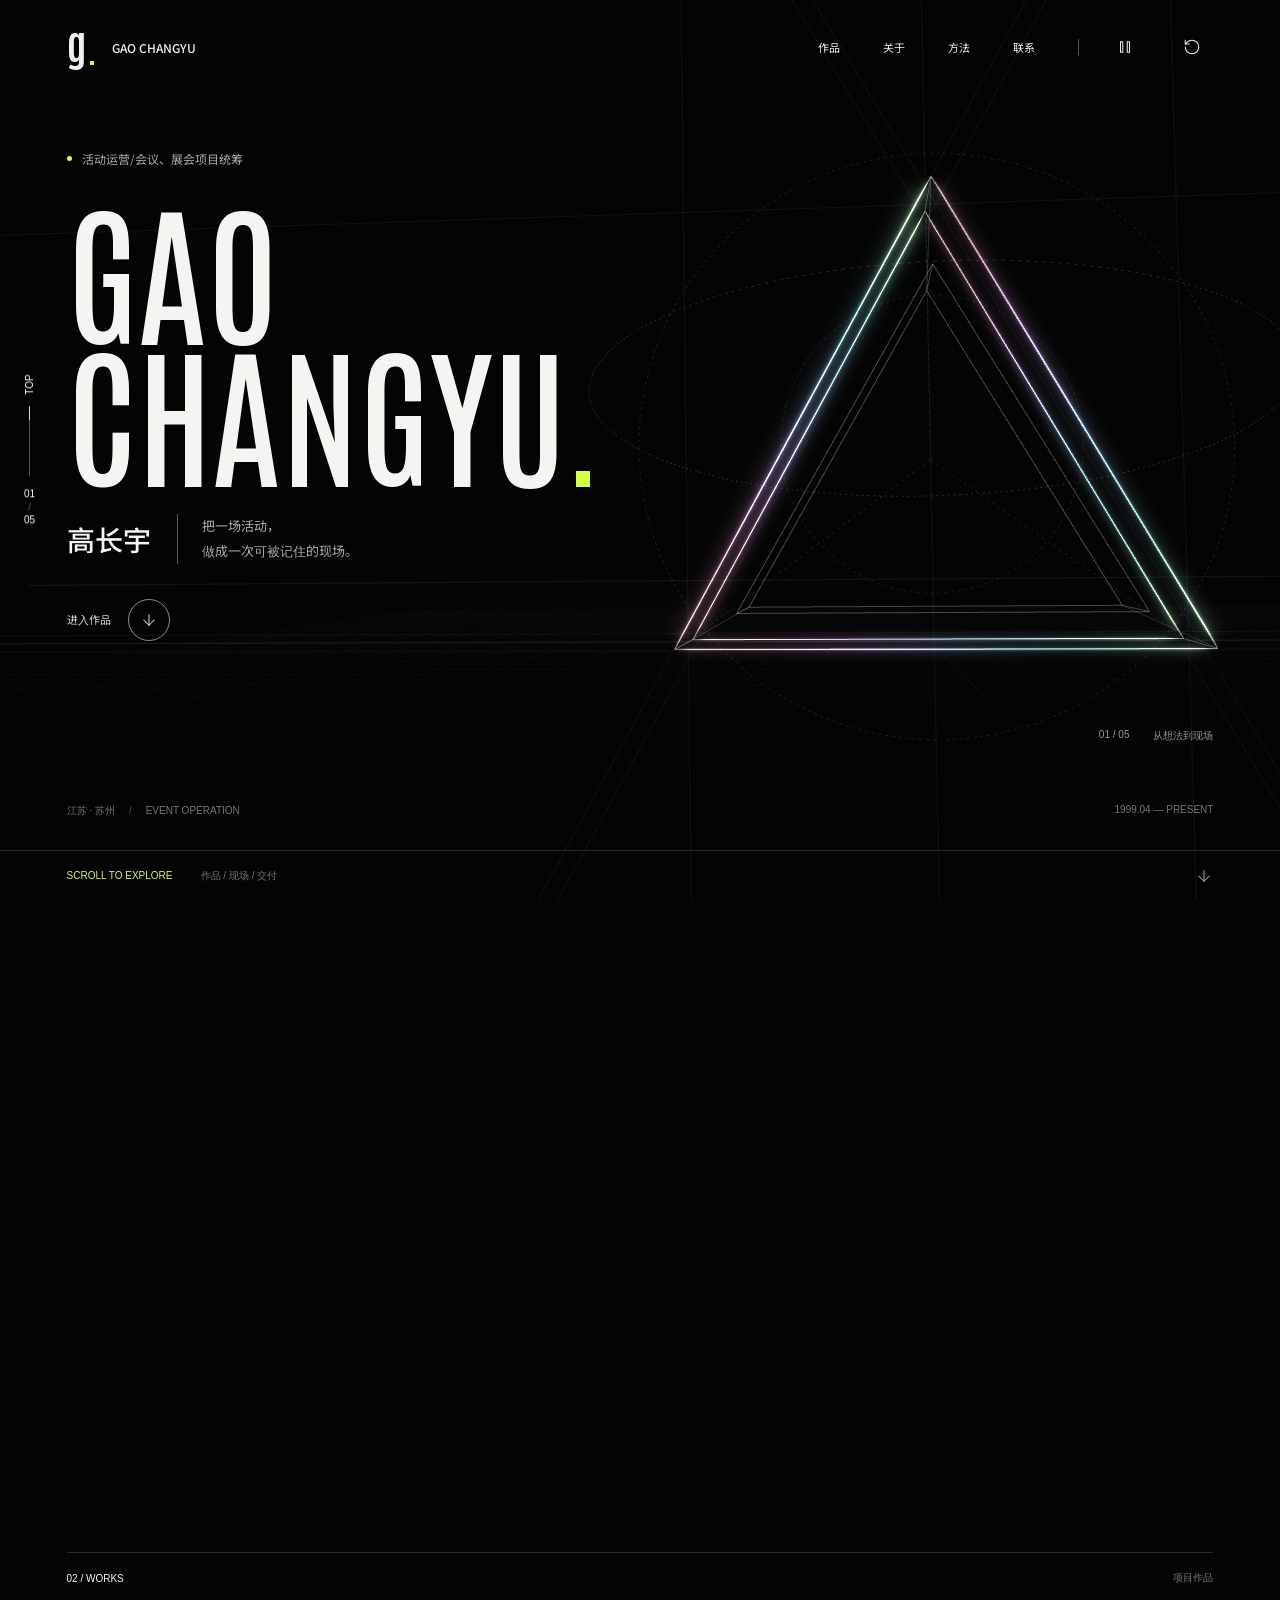
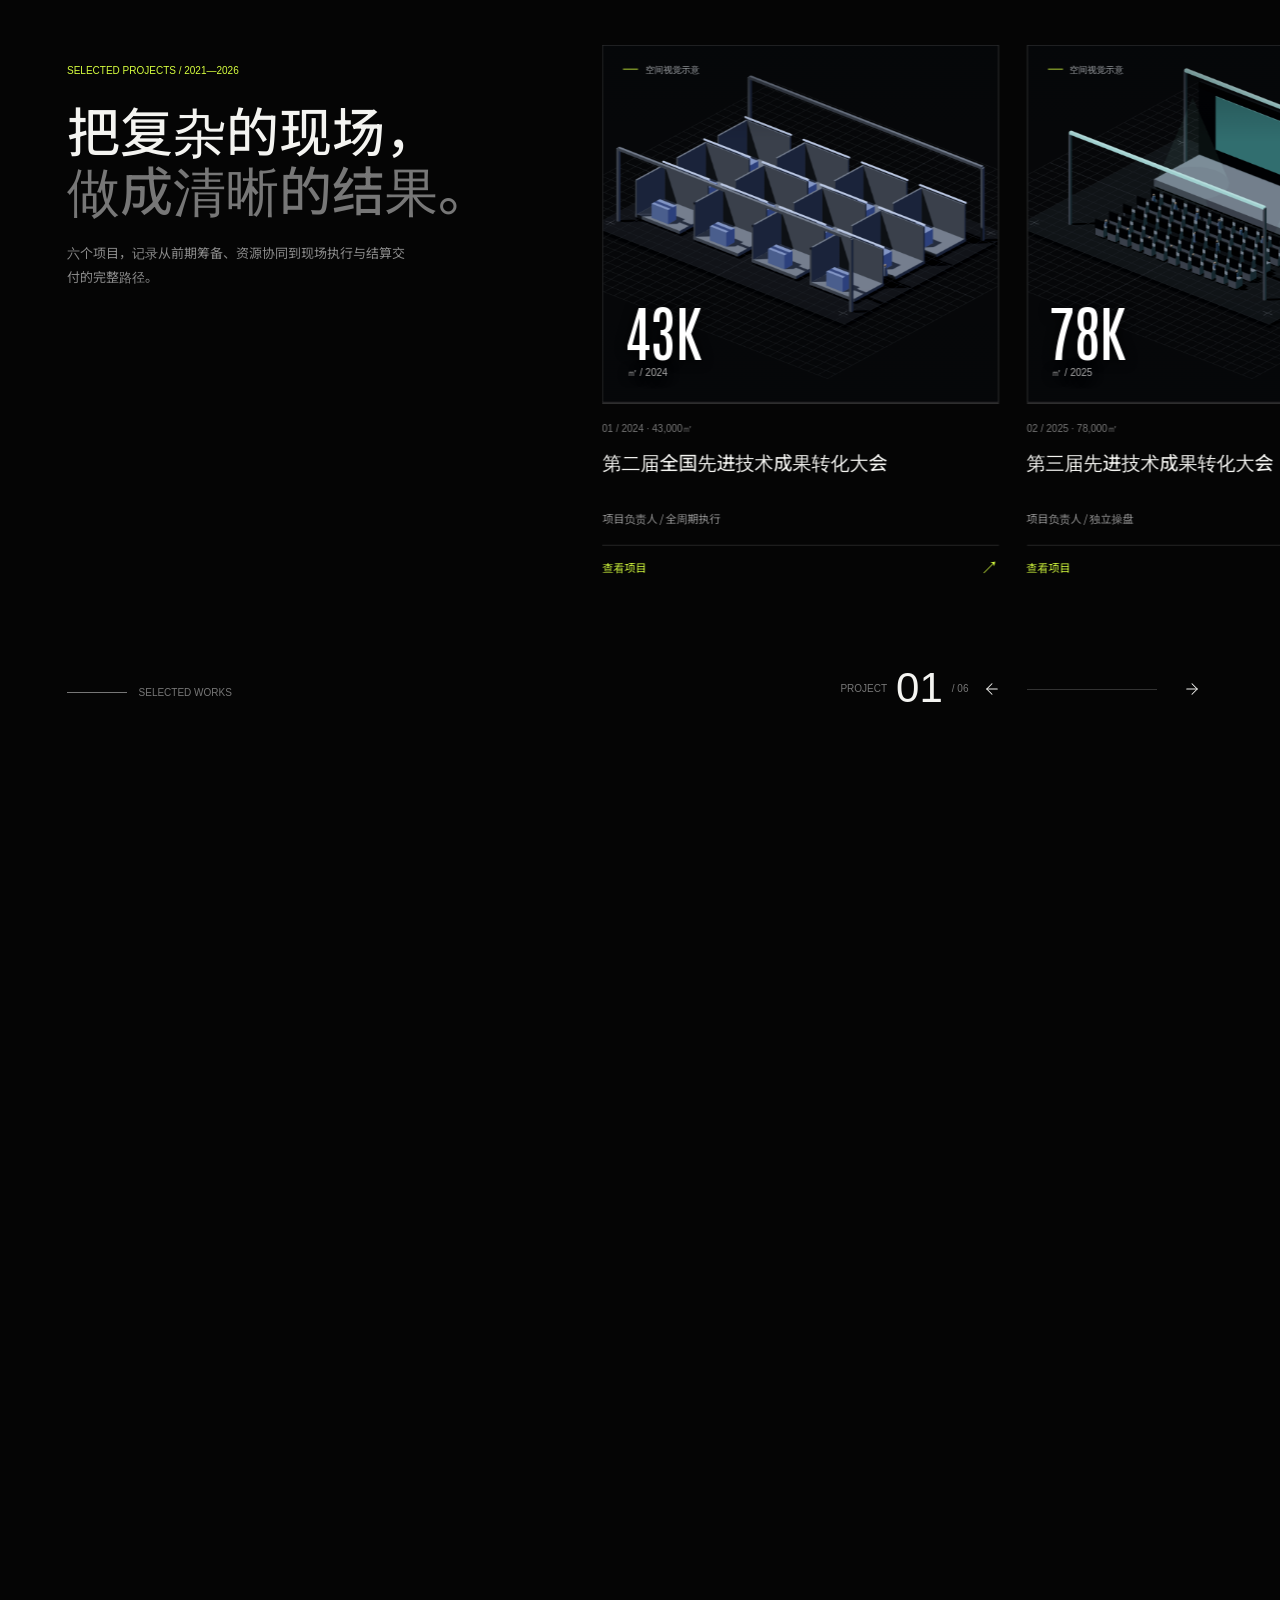
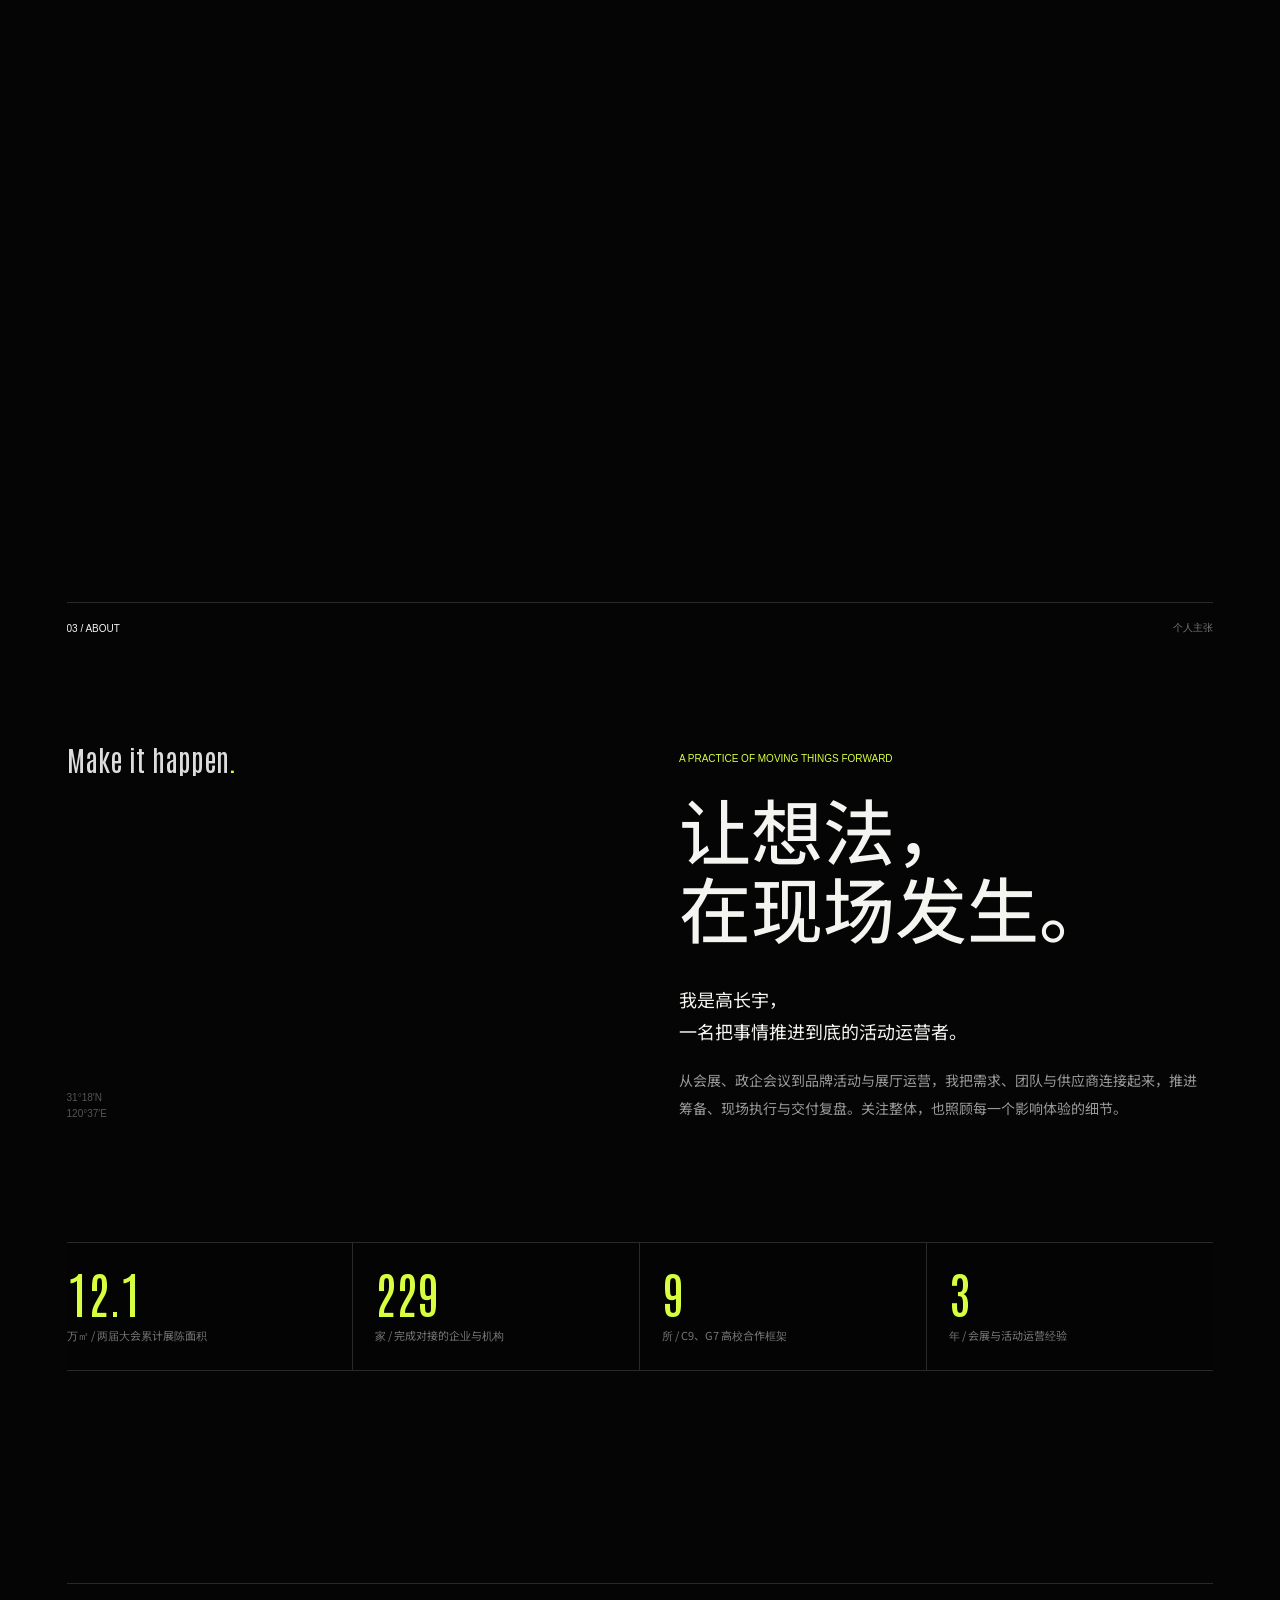
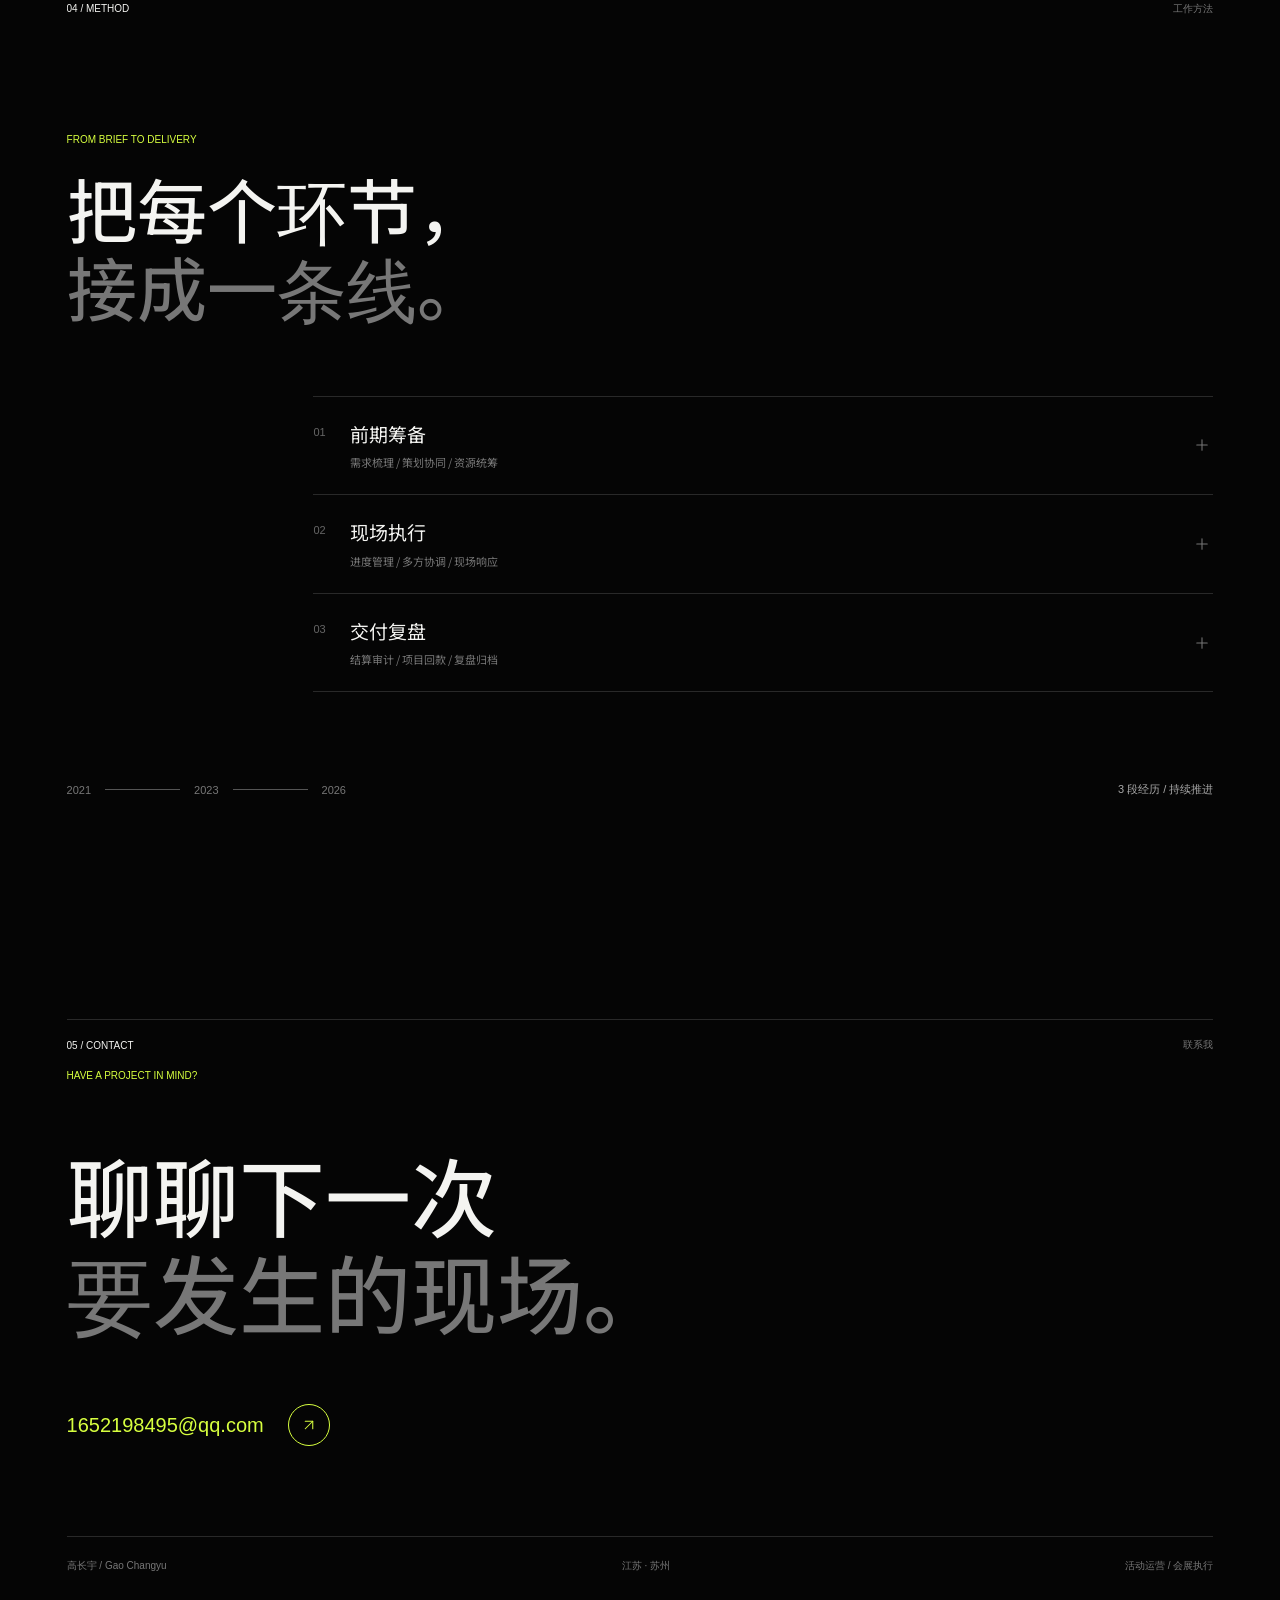
==== commit ed616b00: "Update homepage role description" ====
--- a/index.html
+++ b/index.html
@@ -58,7 +58,7 @@
         <div class="hero-stage">
           <div class="hero-grid-mark" aria-hidden="true"><span></span><span></span><span></span><span></span></div>
           <div class="hero-copy">
-            <p class="hero-topline entrance entrance-1"><span class="accent-dot" aria-hidden="true"></span>活动运营 / 会展项目执行</p>
+            <p class="hero-topline entrance entrance-1"><span class="accent-dot" aria-hidden="true"></span>活动运营/会议、展会项目统筹</p>
             <h1 class="hero-name" id="hero-title" aria-label="高长宇 Gao Changyu"><span class="title-mask"><span class="entrance entrance-2">GAO</span></span><span class="title-mask"><span class="entrance entrance-3">CHANGYU<span class="name-period">.</span></span></span></h1>
             <div class="hero-identity entrance entrance-4"><span class="chinese-name">高长宇</span><p>把一场活动，<br />做成一次可被记住的现场。</p></div>
             <a class="hero-link entrance entrance-5" href="#works"><span>进入作品</span><span class="circle-arrow" data-icon="arrow-down" aria-hidden="true"></span></a>
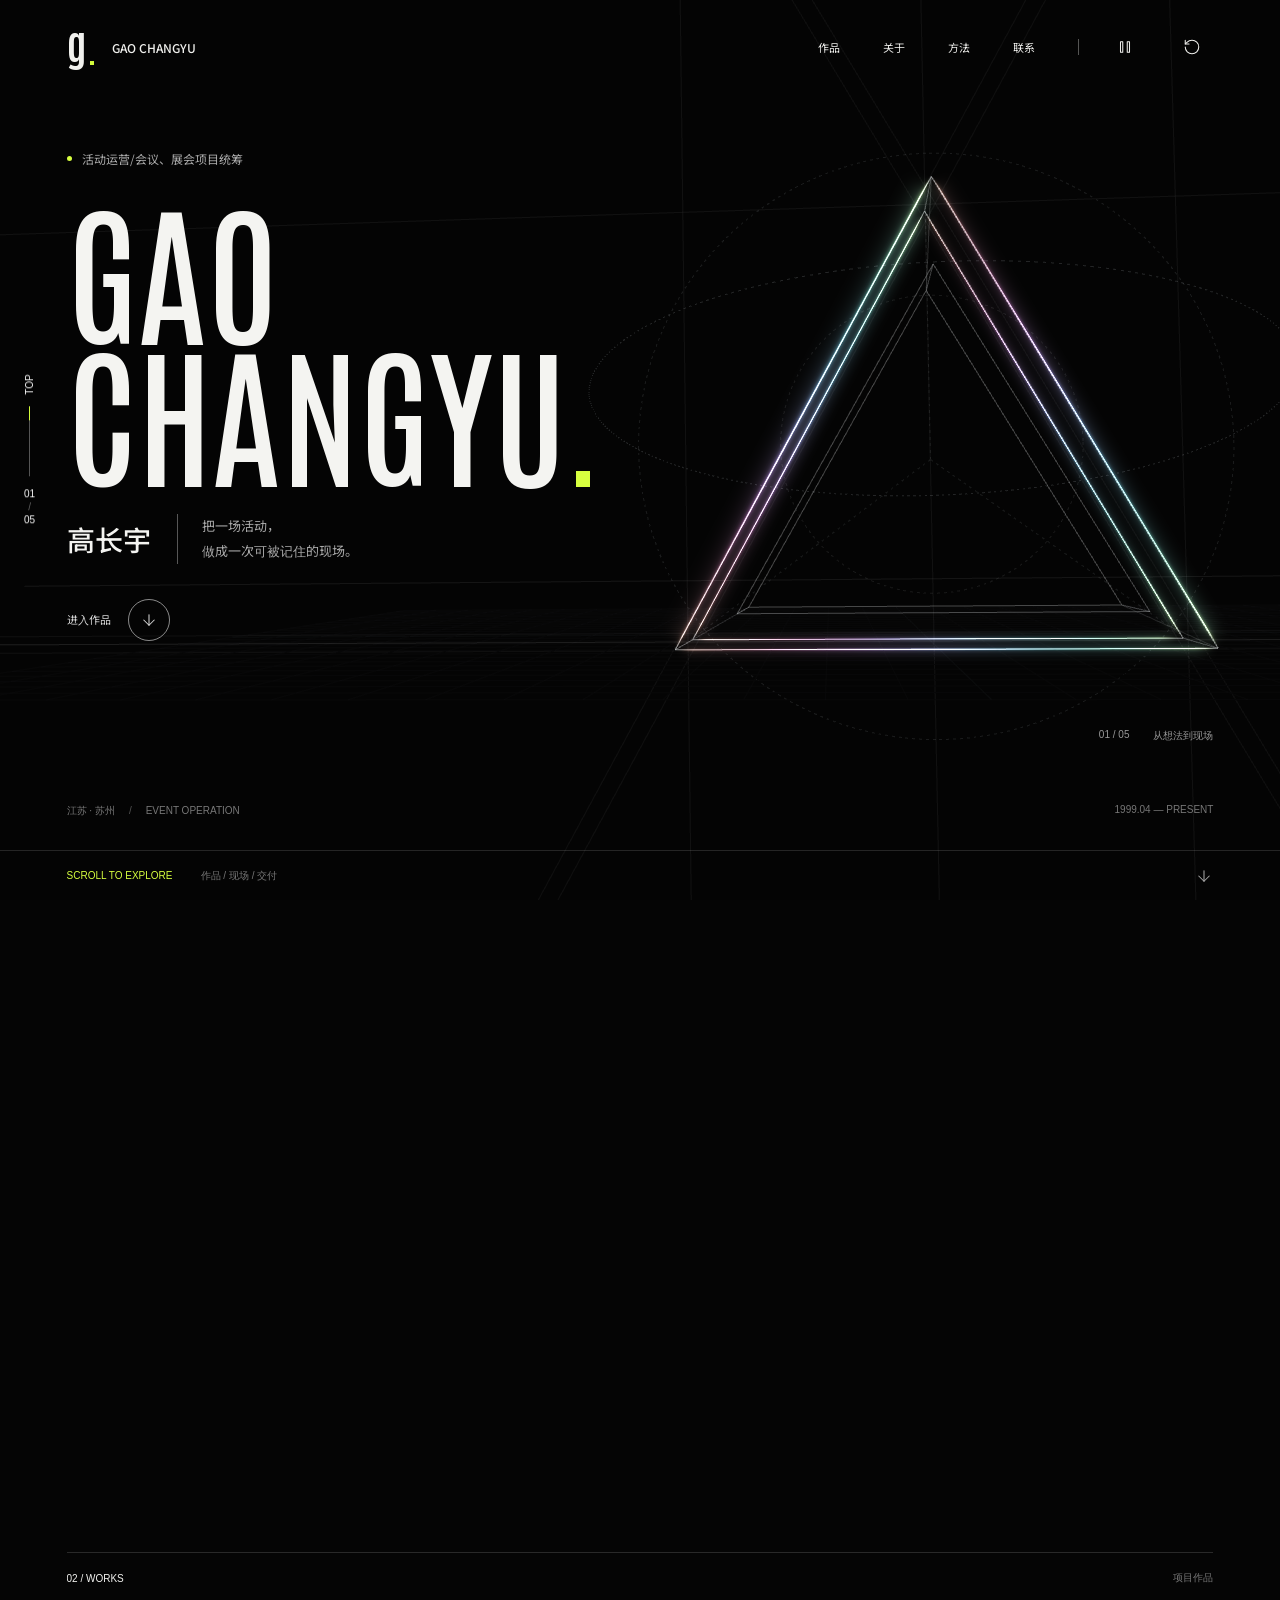
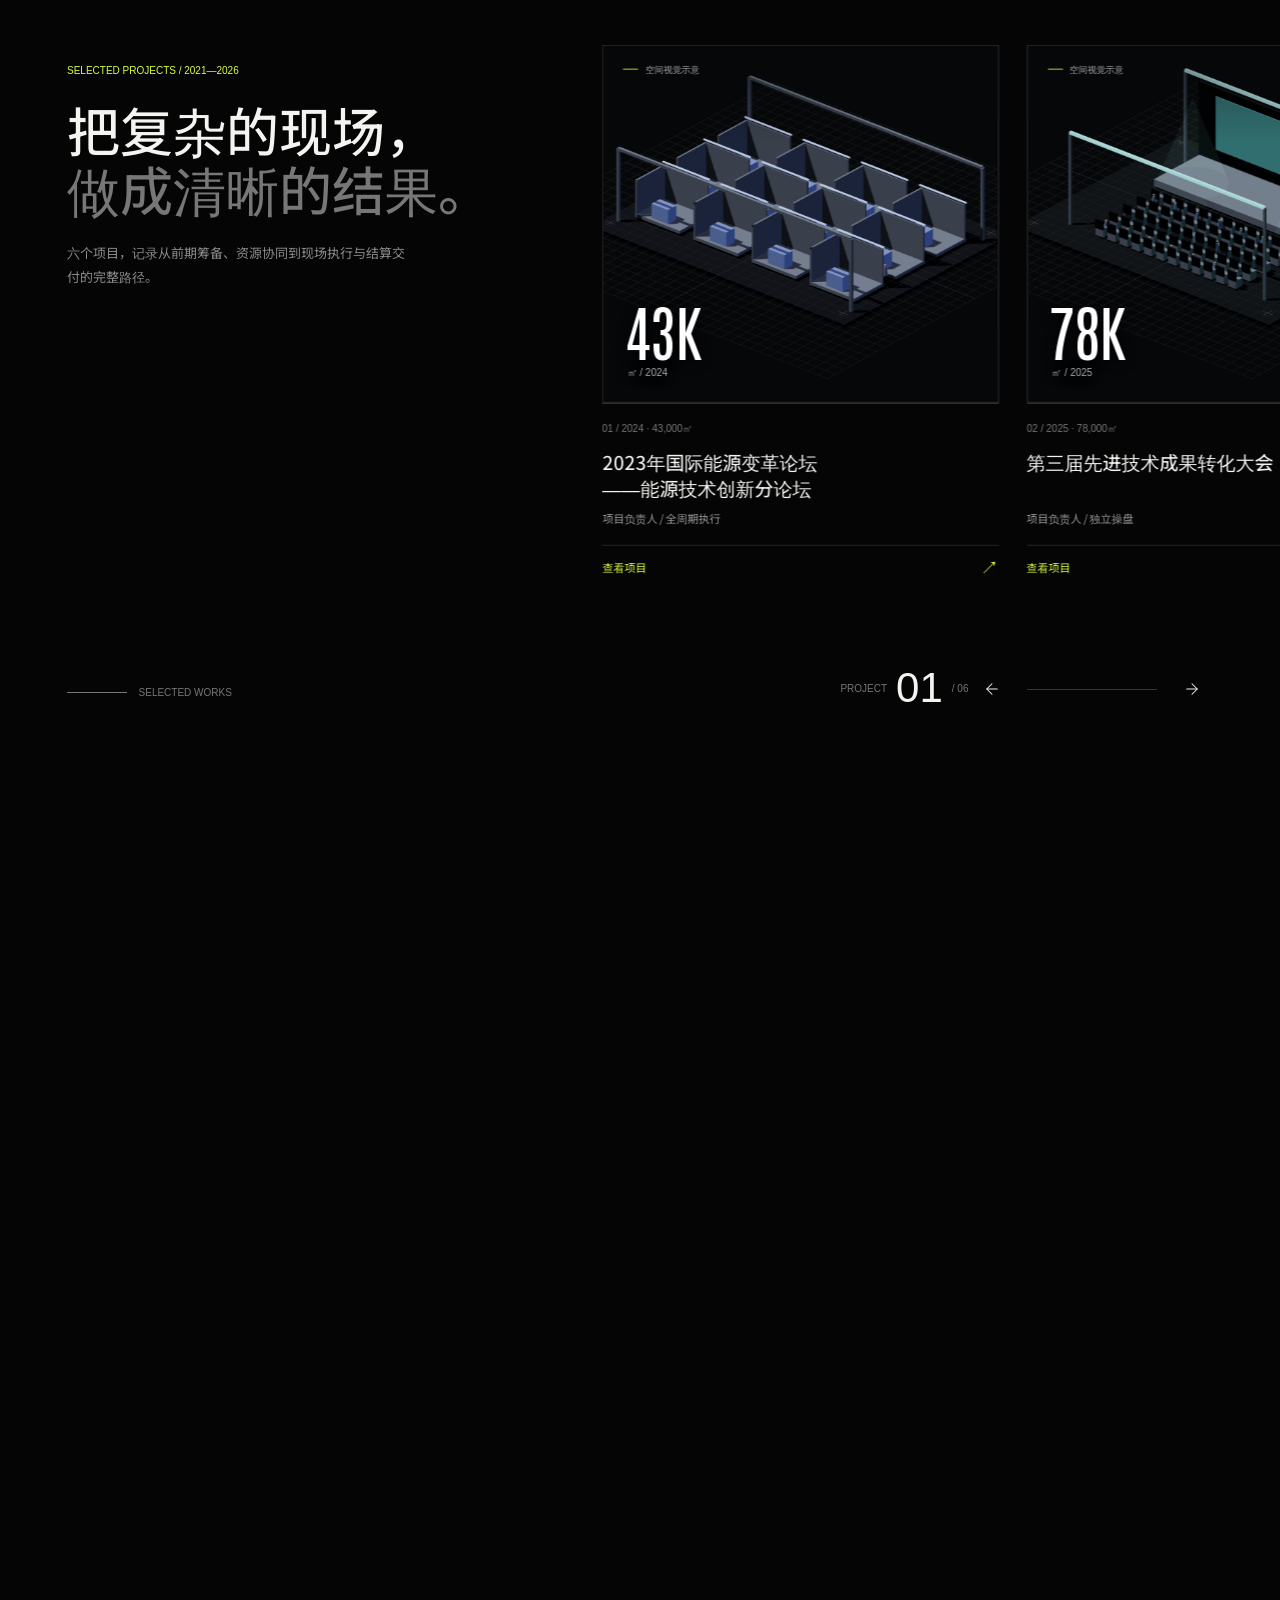
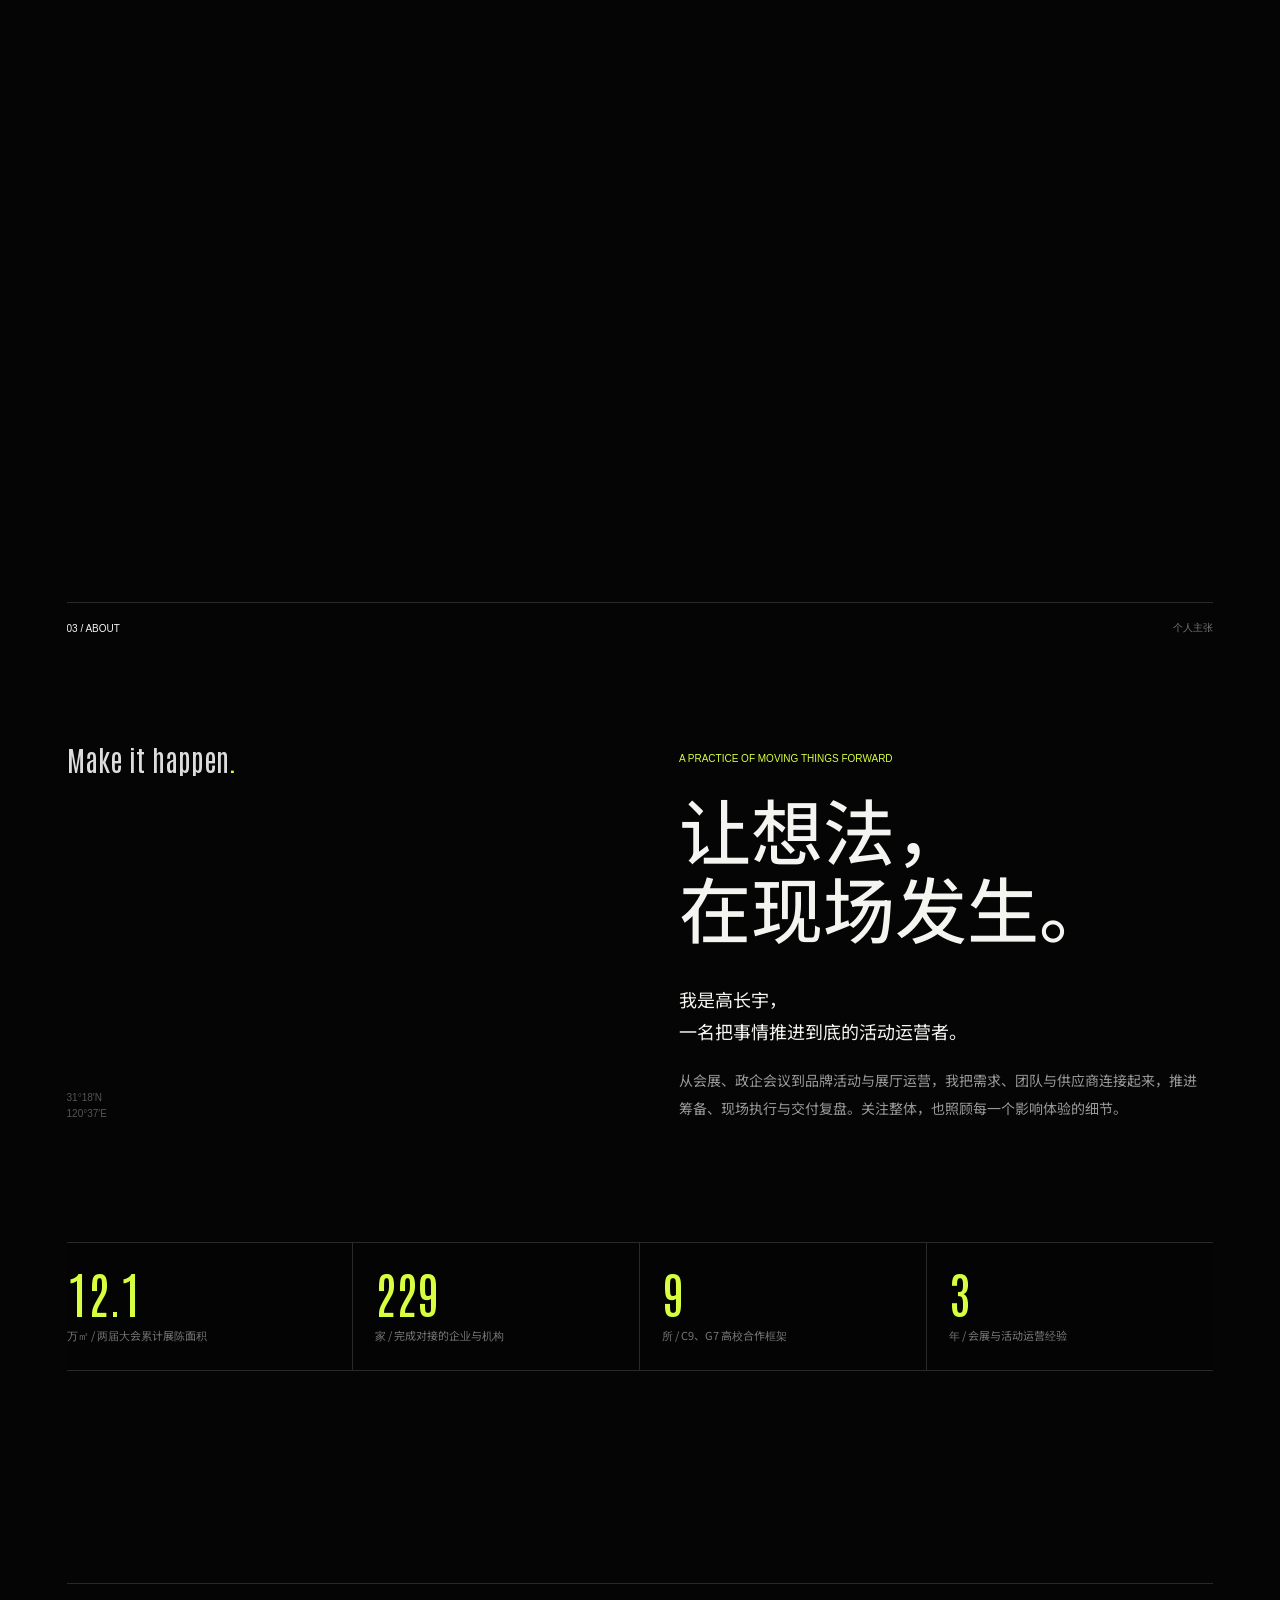
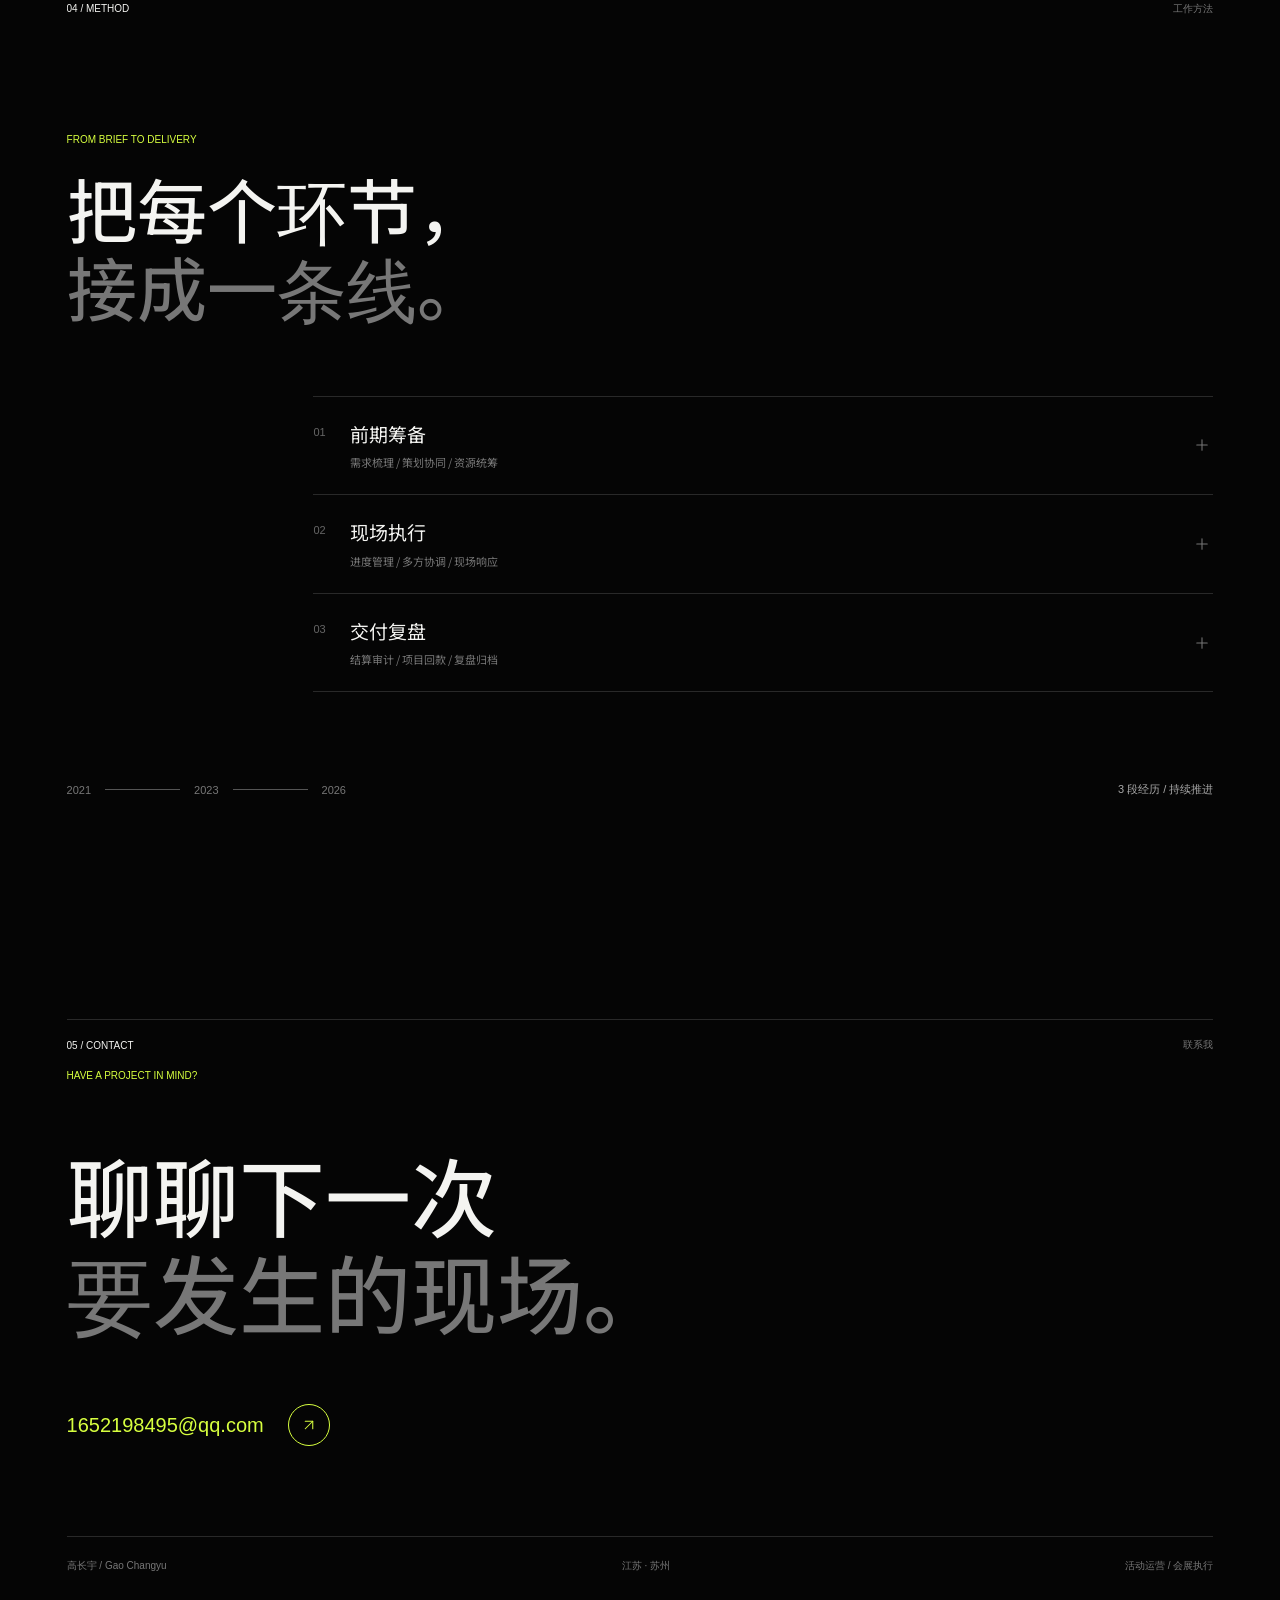
==== commit 1116cdbf: "Update featured project title" ====
--- a/index.html
+++ b/index.html
@@ -81,7 +81,7 @@
           <div class="works-track" id="works-track">
             <article class="work-item" data-work-index="01" data-reveal>
               <div class="work-visual visual-blue"><img src="./assets/projects/project-01.png" alt="展览展位空间视觉示意" width="1200" height="1000" loading="lazy" /><span class="visual-label">空间视觉示意</span><strong>43K</strong><small>㎡ / 2024</small></div>
-              <div class="work-info"><p>01 / 2024 · 43,000㎡</p><h3>第二届全国先进技术成果转化大会</h3><span>项目负责人 / 全周期执行</span><details class="work-detail"><summary>查看项目</summary><p>统筹开幕式、成果对接、路演发布、展览展示与交流研讨，完成材料收集、合同签署、搭建、执行、回款、结算与审计。</p></details></div>
+              <div class="work-info"><p>01 / 2024 · 43,000㎡</p><h3>2023年国际能源变革论坛——能源技术创新分论坛</h3><span>项目负责人 / 全周期执行</span><details class="work-detail"><summary>查看项目</summary><p>统筹开幕式、成果对接、路演发布、展览展示与交流研讨，完成材料收集、合同签署、搭建、执行、回款、结算与审计。</p></details></div>
             </article>
             <article class="work-item" data-work-index="02" data-reveal>
               <div class="work-visual visual-cyan"><img src="./assets/projects/project-02.png" alt="大会舞台与会场视觉示意" width="1200" height="1000" loading="lazy" /><span class="visual-label">空间视觉示意</span><strong>78K</strong><small>㎡ / 2025</small></div>
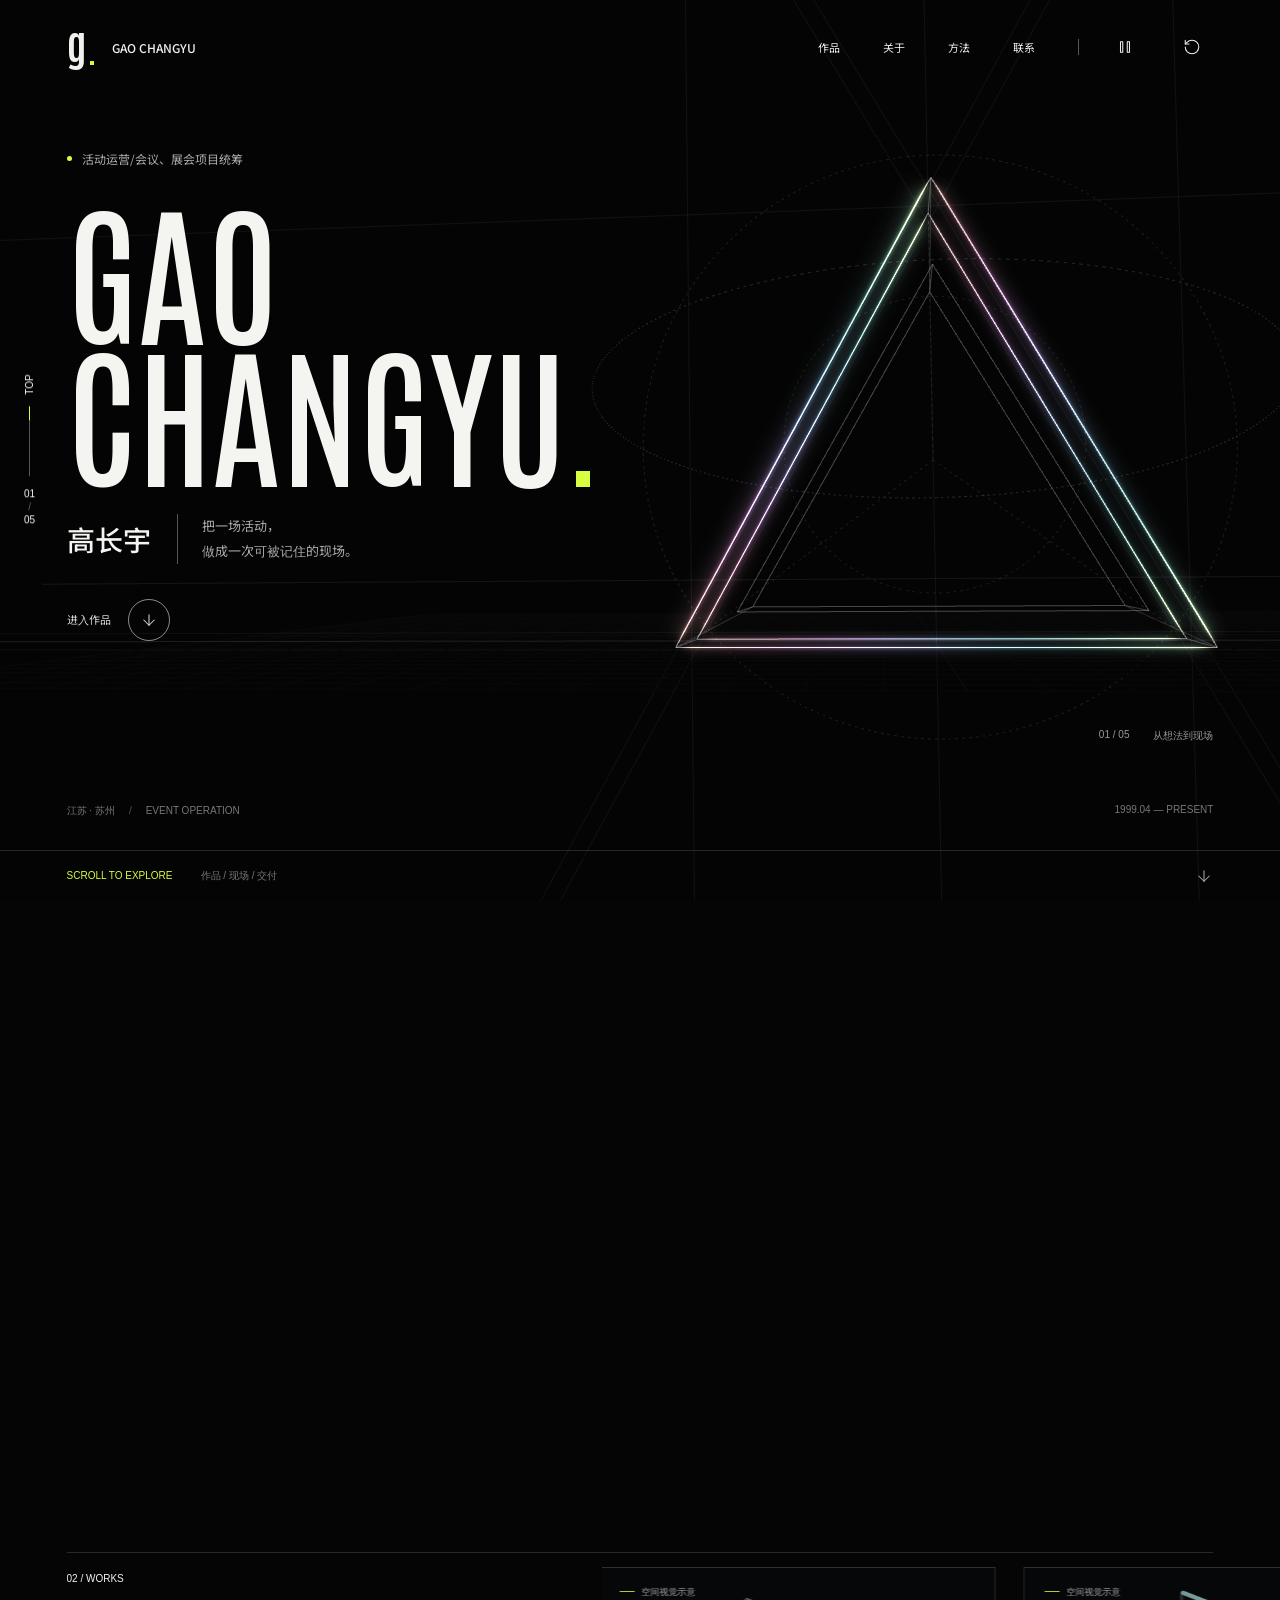
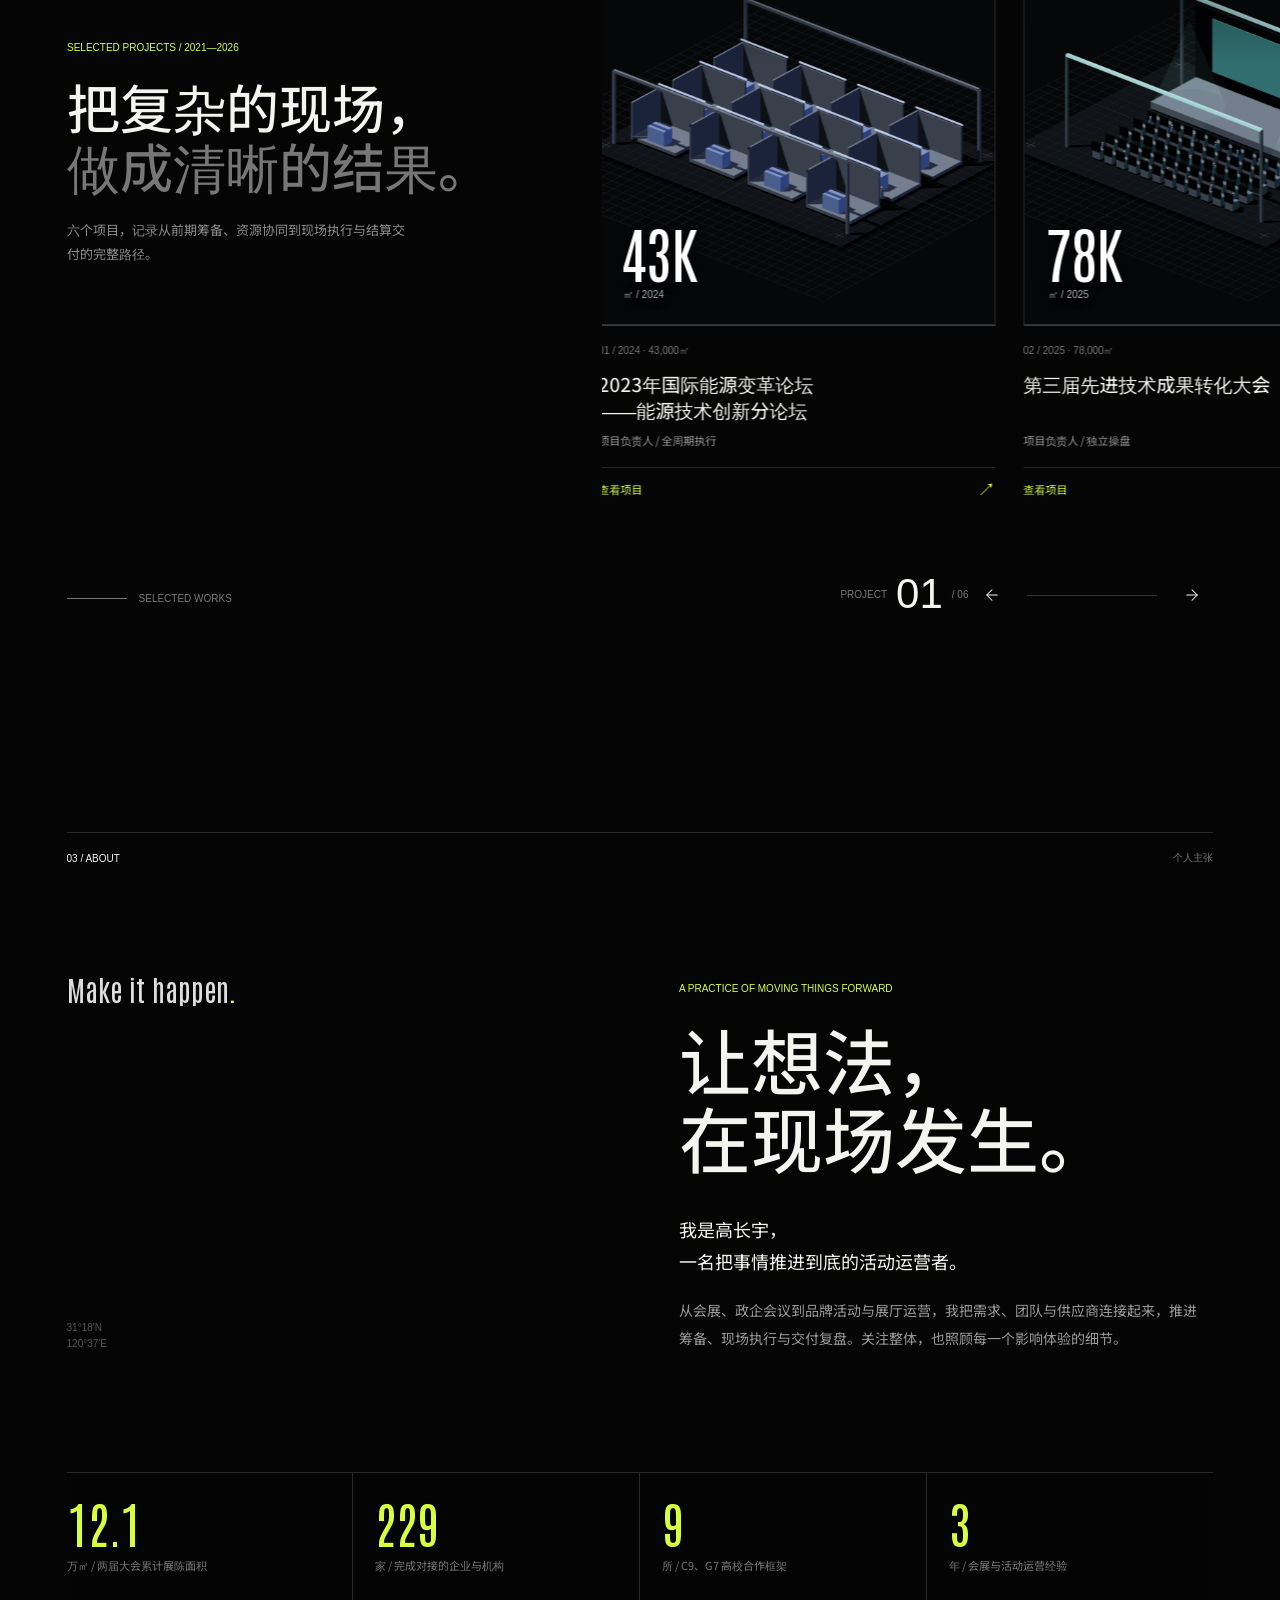
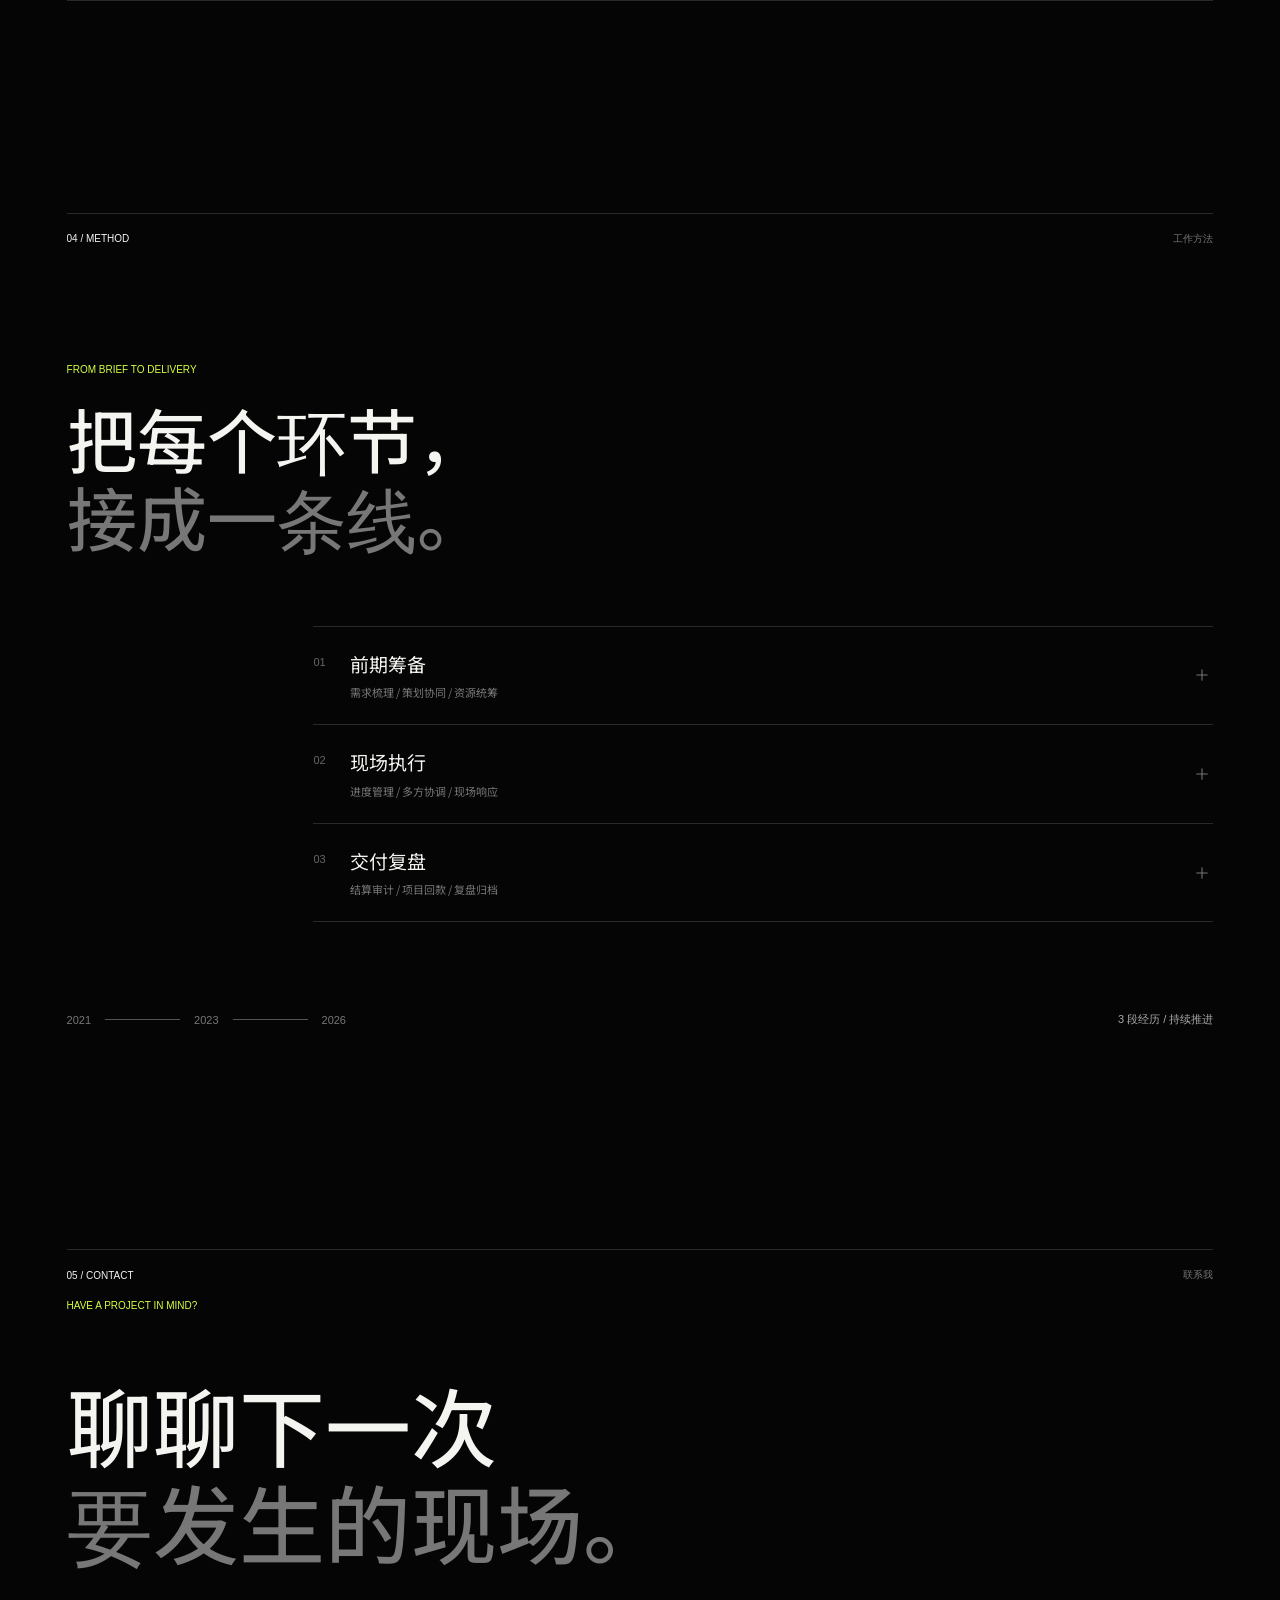
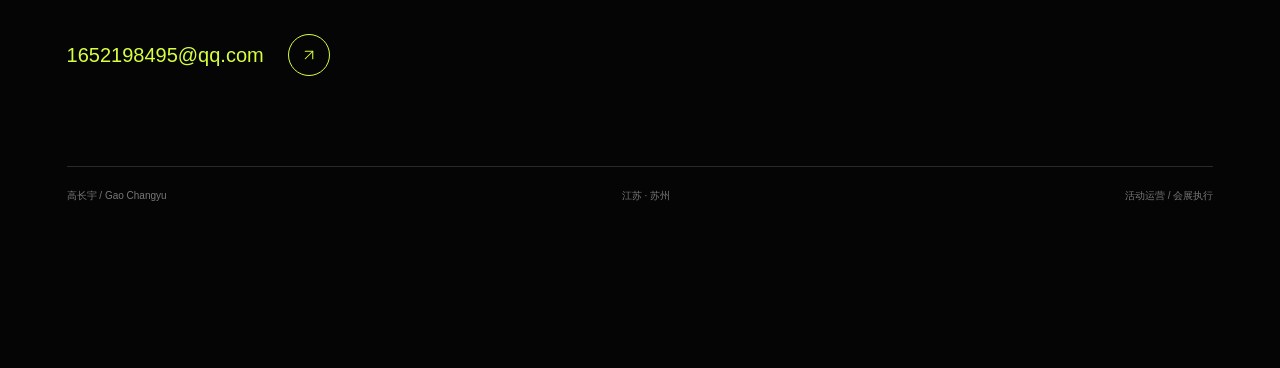
==== commit a2ae11ab: "Add looping draggable project carousel" ====
--- a/index.html
+++ b/index.html
@@ -14,7 +14,7 @@
     <script type="importmap">{ "imports": { "three": "./assets/vendor/three.module.js" } }</script>
     <script src="./app.js" defer></script>
     <script type="module" src="./scene.js"></script>
-    <noscript><style>.opening{display:none!important}.js .entrance,.js [data-reveal]{opacity:1!important;transform:none!important}.hero,.works-section{height:auto!important;min-height:0!important}.hero-stage,.works-sticky{position:relative!important;height:auto!important}.works-intro{position:relative!important;left:auto!important;top:auto!important;width:100%!important;margin:50px 0}.works-track{position:relative!important;left:auto!important;top:auto!important;transform:none!important;flex-wrap:wrap!important}.work-item{width:100%!important}.works-hint,.works-controls,.section-rail{display:none!important}</style></noscript>
+    <noscript><style>.opening{display:none!important}.js .entrance,.js [data-reveal]{opacity:1!important;transform:none!important}.hero,.works-section{height:auto!important;min-height:0!important}.hero-stage,.works-sticky{position:relative!important;height:auto!important}.works-intro{position:relative!important;left:auto!important;top:auto!important;width:100%!important;margin:50px 0}.works-viewport{position:relative!important;inset:auto!important;transform:none!important;overflow:visible!important;margin-top:40px}.works-track{position:relative!important;left:auto!important;top:auto!important;transform:none!important;display:block!important}.works-track-group{display:flex!important;flex-direction:column!important;gap:40px!important;padding:0!important}.work-item{width:100%!important}.works-hint,.works-controls,.section-rail{display:none!important}</style></noscript>
   </head>
   <body>
     <a class="skip-link" href="#about">跳到个人介绍</a>
@@ -78,7 +78,9 @@
             <p class="section-note">六个项目，记录从前期筹备、资源协同到现场执行与结算交付的完整路径。</p>
           </div>
           <div class="works-status" data-reveal><span>PROJECT</span><b id="works-index">01</b><i>/ 06</i></div>
-          <div class="works-track" id="works-track">
+          <div class="works-viewport" id="works-viewport" role="region" aria-label="项目作品">
+            <div class="works-track" id="works-track">
+              <div class="works-track-group" data-track-group="original">
             <article class="work-item" data-work-index="01" data-reveal>
               <div class="work-visual visual-blue"><img src="./assets/projects/project-01.png" alt="展览展位空间视觉示意" width="1200" height="1000" loading="lazy" /><span class="visual-label">空间视觉示意</span><strong>43K</strong><small>㎡ / 2024</small></div>
               <div class="work-info"><p>01 / 2024 · 43,000㎡</p><h3>2023年国际能源变革论坛——能源技术创新分论坛</h3><span>项目负责人 / 全周期执行</span><details class="work-detail"><summary>查看项目</summary><p>统筹开幕式、成果对接、路演发布、展览展示与交流研讨，完成材料收集、合同签署、搭建、执行、回款、结算与审计。</p></details></div>
@@ -103,6 +105,8 @@
               <div class="work-visual visual-orange"><img src="./assets/projects/project-06.png" alt="节庆活动装置视觉示意" width="1200" height="1000" loading="lazy" /><span class="visual-label">空间视觉示意</span><strong>SEASON</strong><small>2021—23</small></div>
               <div class="work-info"><p>06 / 2021—2023 · 节庆</p><h3>知行太极 · 剧场节庆活动季</h3><span>品牌活动运营 / 节点营销</span><details class="work-detail"><summary>查看项目</summary><p>围绕端午、万圣、春节等节点，结合展演与文创产品属性完成场馆活动、线上线下品牌宣传和资源库维护。</p></details></div>
             </article>
+              </div>
+            </div>
           </div>
           <div class="works-hint" aria-hidden="true"><span class="hint-line"></span><span>SELECTED WORKS</span></div>
           <div class="works-controls"><button class="icon-button" id="previous-work" aria-label="上一个项目" data-tooltip="上一个项目"><span data-icon="arrow-left" aria-hidden="true"></span></button><span class="work-progress"><span></span></span><button class="icon-button" id="next-work" aria-label="下一个项目" data-tooltip="下一个项目"><span data-icon="arrow-right" aria-hidden="true"></span></button></div>
--- a/style.css
+++ b/style.css
@@ -196,3 +196,31 @@
 @keyframes fallback-trace{from{stroke-dashoffset:190;opacity:.72}to{stroke-dashoffset:0;opacity:1}}
 @keyframes fallback-node-pulse{from{transform:scale(.75);opacity:.62}to{transform:scale(1.35);opacity:1}}
 @media(prefers-reduced-motion:reduce){.fallback-orbit,.fallback-halo,.fallback-front,.fallback-node{animation:none}.fallback-halo{opacity:.27}.fallback-front{stroke-dashoffset:0;opacity:.95}}
+
+/* The project strip runs independently from page scrolling and clips its looping copies. */
+.works-section{height:auto;min-height:100svh}
+.works-sticky{position:relative;height:calc(100svh - var(--header-height,94px));min-height:min(680px,calc(100svh - var(--header-height,94px)))}
+.works-viewport{position:absolute;left:47%;right:0;top:53%;height:min(68svh,600px);min-height:min(520px,calc(100svh - 220px));transform:translateY(-50%);overflow:hidden;touch-action:pan-y;cursor:grab}
+.works-track{position:relative;left:auto;top:auto;display:flex;align-items:flex-start;gap:0;width:max-content;transform:none;will-change:transform;cursor:inherit;user-select:none}
+.works-track-group{display:flex;align-items:flex-start;gap:28px;flex:none;padding-right:28px}
+.works-track.is-dragging{cursor:grabbing}
+.works-track .work-visual img{pointer-events:none;user-select:none}
+@media(max-width:760px){
+  .works-section{min-height:100svh}
+  .works-sticky{height:calc(100svh - var(--header-height,76px));min-height:min(650px,calc(100svh - var(--header-height,76px)))}
+  .works-viewport{left:var(--gutter);right:var(--gutter);top:calc(50% + 125px);height:370px;min-height:0}
+  .works-status,.works-controls{bottom:20px}
+  .works-track-group{gap:16px;padding-right:16px}
+}
+@media(min-width:761px) and (max-height:800px){.works-viewport{top:48%}}
+@media(prefers-reduced-motion:reduce){
+  .works-section{height:auto;min-height:0}
+  .works-sticky{position:relative;height:auto;min-height:0;overflow:visible}
+  .works-status{position:relative;top:auto;right:auto;bottom:auto;left:auto;margin-top:24px}
+  .works-viewport{position:relative;left:auto;right:auto;top:auto;width:auto;height:auto;min-height:0;overflow:visible;transform:none;margin-top:40px}
+  .works-track{position:relative;left:auto;top:auto;display:block;width:auto;transform:none!important;cursor:auto}
+  .works-track-group{display:flex;flex-direction:column;gap:45px;padding:0}
+  .works-track-group.is-loop-copy{display:none}
+  .work-item{width:100%}
+  .works-controls{display:none}
+}
